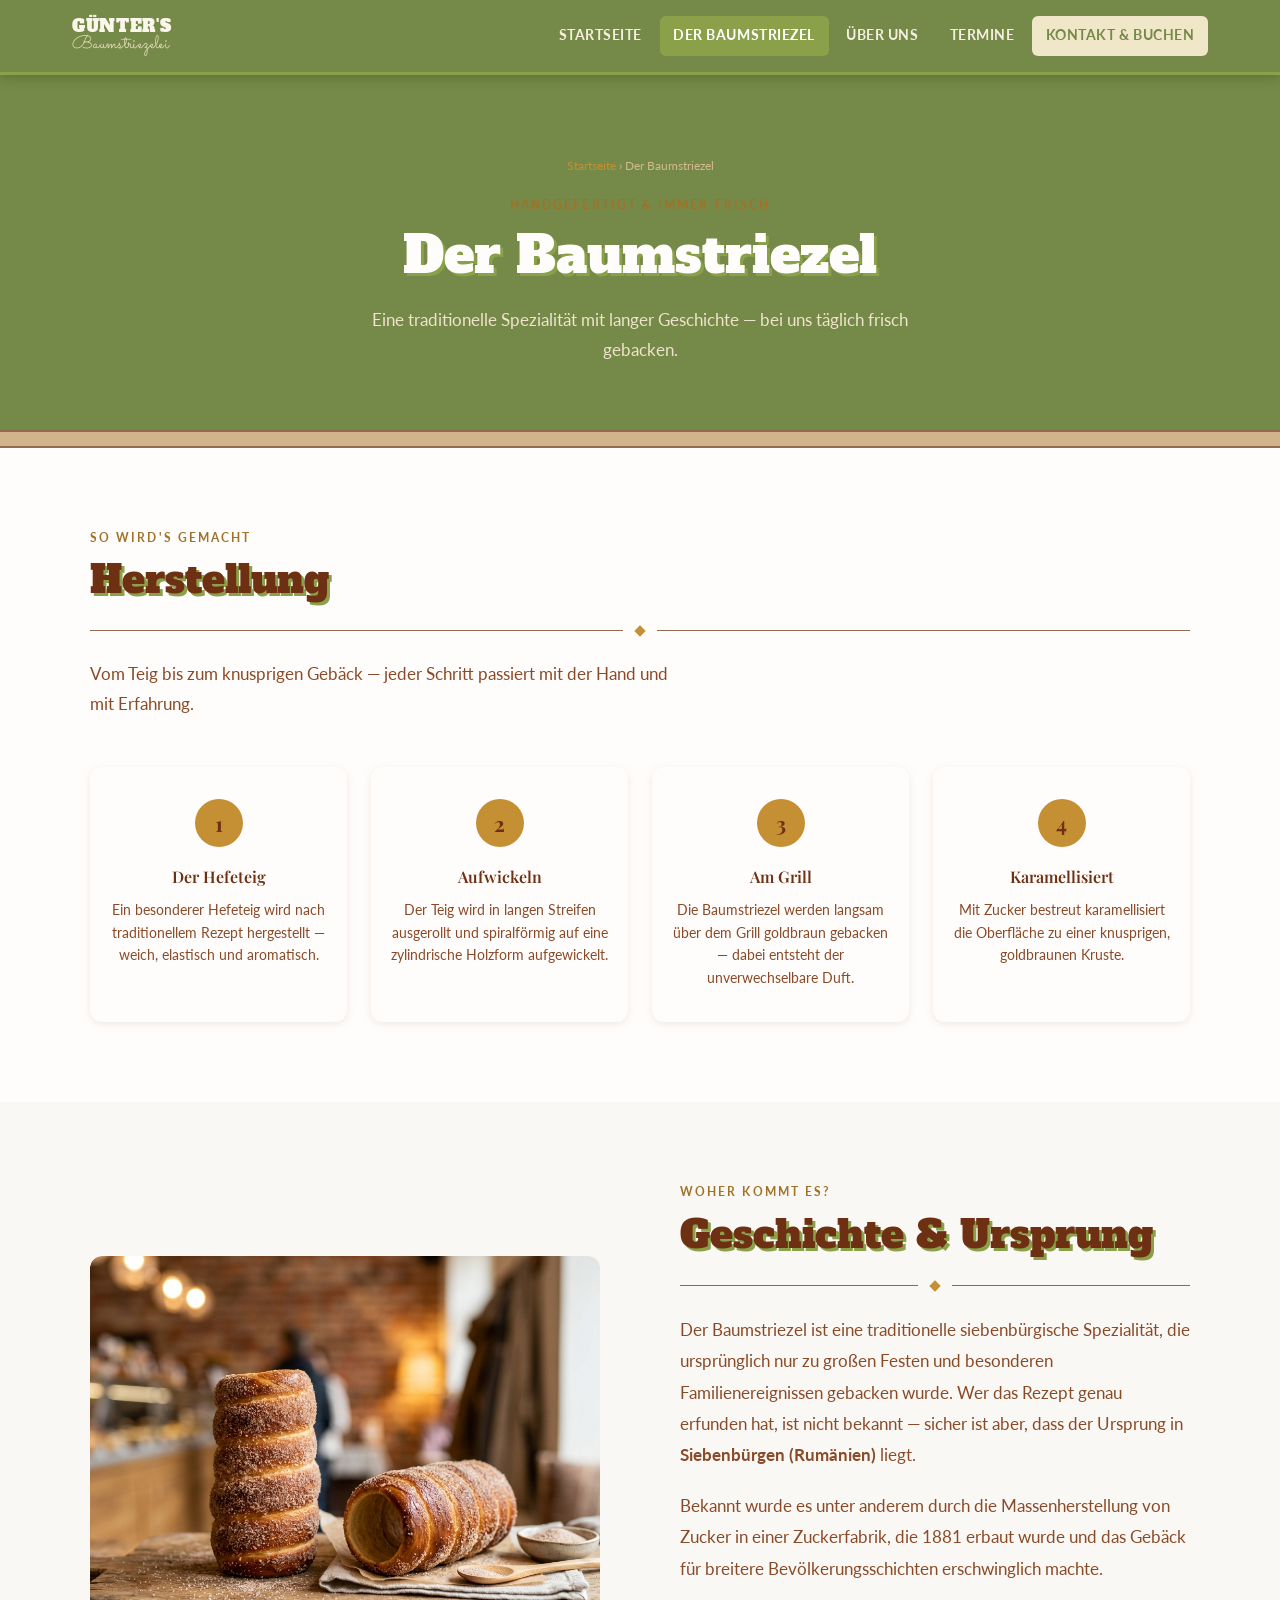
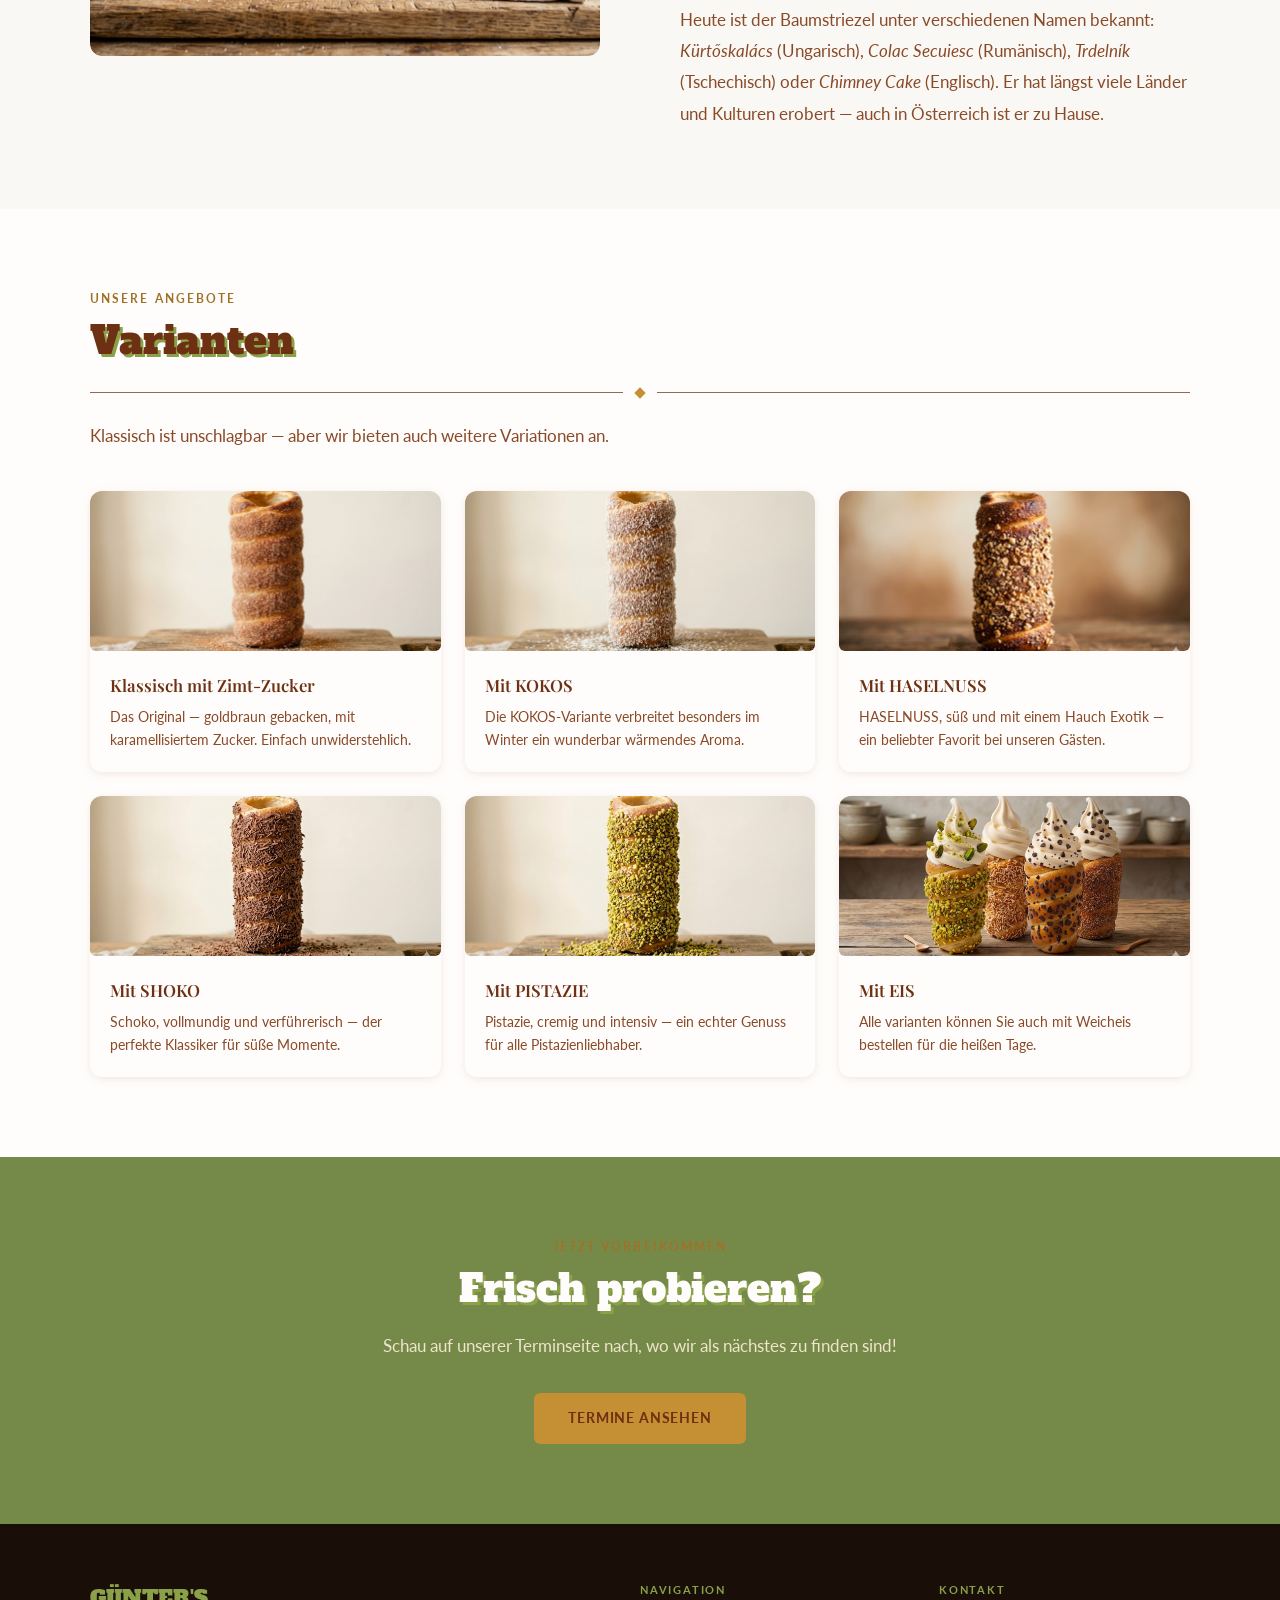
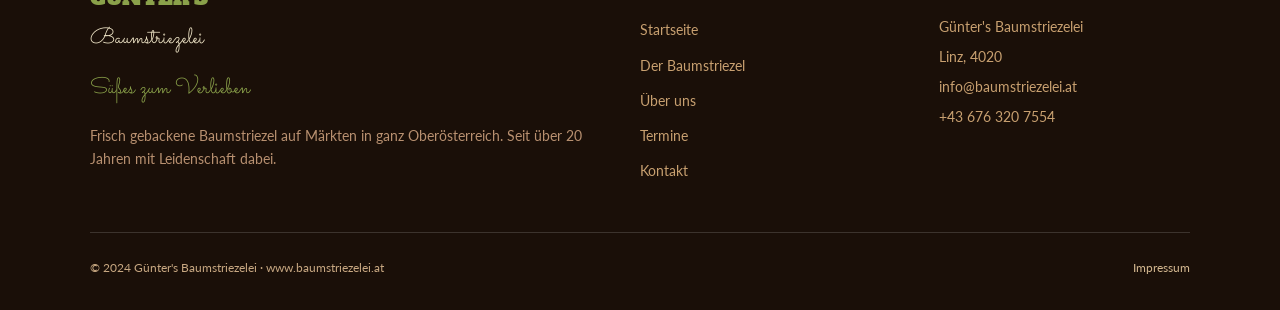
==== baumstriezel.html @ 19013d3b "bilder hinzugefügt" ====
<!DOCTYPE html>
<html lang="de">
<head>
  <meta charset="UTF-8">
  <meta name="viewport" content="width=device-width, initial-scale=1.0">
  <title>Der Baumstriezel – Günter's Baumstriezelei</title>

  <!-- Google Fonts einbinden -->
  <link rel="stylesheet" href="https://fonts.googleapis.com/css2?family=Alfa+Slab+One&family=Lato:wght@300;400;700;900&family=Sacramento&family=Playfair+Display:ital,wght@0,400;0,600;0,700;1,400;1,600&display=swap">
  <!-- Gemeinsames Stylesheet für alle Seiten -->
  <link rel="stylesheet" href="styles.css">

  <!-- Seitenspezifische Styles nur für diese Seite -->
  <style>
    /* Hero-Bereich oben (grüner Hintergrund mit Titel) */
    .page-hero {
      background: var(--green-deep);
      padding: 5rem 2rem 4rem;
      text-align: center;
    }
    .page-hero + .wood-bar { margin: 0; }
    /* Breadcrumb-Navigation ("Startseite › Der Baumstriezel") */
    .page-hero-breadcrumb {
      font-size: 0.78rem;
      color: #d4b890;
      margin-bottom: 1.2rem;
    }
    .page-hero-breadcrumb a { color: var(--amber); }

    /* Herstellungsschritte — 4-spaltige Karten */
    .steps-grid {
      display: grid;
      grid-template-columns: repeat(4, 1fr);
      gap: 1.5rem;
      margin-top: 3rem;
    }
    .step-card {
      text-align: center;
      padding: 2rem 1.25rem;
      background: var(--white);
      border-radius: var(--radius-lg);
      box-shadow: var(--shadow-sm);
    }
    /* Runde Nummer-Badge (1, 2, 3, 4) */
    .step-number {
      width: 48px; height: 48px;
      border-radius: 50%;
      background: var(--amber);
      color: var(--ink);
      font-family: var(--font-display);
      font-size: 1.3rem;
      font-weight: 700;
      display: flex;
      align-items: center;
      justify-content: center;
      margin: 0 auto 1rem;
    }
    .step-title {
      font-family: var(--font-display);
      font-size: 1rem;
      font-weight: 600;
      color: var(--ink);
      margin-bottom: 0.5rem;
    }
    .step-desc {
      font-size: 0.87rem;
      color: var(--ink-soft);
      line-height: 1.65;
    }

    /* Geschichte-Bereich — Bild links, Text rechts */
    .history-grid {
      display: grid;
      grid-template-columns: 1fr 1fr;
      gap: 5rem;
      align-items: center;
    }

    /* Varianten-Raster — 3 Karten nebeneinander */
    .varieties-grid {
      display: grid;
      grid-template-columns: repeat(3, 1fr);
      gap: 1.5rem;
      margin-top: 2.5rem;
    }
    .variety-card {
      background: var(--white);
      border-radius: var(--radius-lg);
      overflow: hidden;
      box-shadow: var(--shadow-sm);
    }
    /* Bild-Platzhalter oben in der Karte */
    .variety-img {
      width: 100%;
      height: 160px;
    }
    .variety-body { padding: 1.25rem; }
    .variety-name {
      font-family: var(--font-display);
      font-size: 1.05rem;
      font-weight: 600;
      color: var(--ink);
      margin-bottom: 0.4rem;
    }
    .variety-desc {
      font-size: 0.87rem;
      color: var(--ink-soft);
      line-height: 1.65;
    }

    /* Responsive: Tablets */
    @media (max-width: 900px) {
      .steps-grid { grid-template-columns: 1fr 1fr; }
      .history-grid { grid-template-columns: 1fr; gap: 2.5rem; }
      .varieties-grid { grid-template-columns: 1fr 1fr; }
    }
    /* Responsive: Smartphones */
    @media (max-width: 600px) {
      .steps-grid { grid-template-columns: 1fr; }
      .varieties-grid { grid-template-columns: 1fr; }
    }
  </style>
</head>
<body>

<!-- ============================================================
     NAVIGATION — gleich auf allen Seiten
     "active" markiert die aktuelle Seite (hier: "Der Baumstriezel")
     ============================================================ -->
<nav class="site-nav">
  <div class="nav-inner">
    <a href="index.html" class="nav-logo">
      <span class="nav-logo-main">GÜNTER'S</span>
      <span class="nav-logo-sub">Baumstriezelei</span>
    </a>
    <!-- Hamburger-Button (nur auf Mobile sichtbar) -->
    <button class="nav-toggle" aria-label="Menü öffnen" aria-expanded="false">
      <span></span><span></span><span></span>
    </button>
    <ul class="nav-links">
      <li><a href="index.html">Startseite</a></li>
      <li><a href="baumstriezel.html" class="active">Der Baumstriezel</a></li>
      <li><a href="ueber-guenter.html">Über uns</a></li>
      <!-- Galerie vorübergehend deaktiviert -->
      <!-- <li><a href="galerie.html">Galerie</a></li> -->
      <li><a href="termine.html">Termine</a></li>
      <li><a href="kontakt.html" class="nav-book-btn">Kontakt &amp; Buchen</a></li>
    </ul>
  </div>
</nav>

<main class="page-content">

  <!-- ============================================================
       HERO-BEREICH — grüner Kopfbereich mit Seitentitel
       ============================================================ -->
  <div class="page-hero">
    <p class="page-hero-breadcrumb"><a href="index.html">Startseite</a> › Der Baumstriezel</p>
    <p class="section-label">Handgefertigt &amp; immer frisch</p>
    <h1 class="section-title section-title--light" style="font-size: clamp(2rem, 4vw, 3.2rem);">Der Baumstriezel</h1>
    <p class="section-lead section-lead--light" style="margin: 0 auto; text-align:center;">Eine traditionelle Spezialität mit langer Geschichte — bei uns täglich frisch gebacken.</p>
  </div>
  <!-- Holzbalken-Trennleiste -->
  <div class="wood-bar"></div>

  <!-- ============================================================
       SEKTION 1: HERSTELLUNG — 4 Schritte in Karten
       Um einen Schritt zu ändern: Text in .step-title und .step-desc anpassen
       ============================================================ -->
  <section class="section section--white">
    <div class="container">
      <p class="section-label">So wird's gemacht</p>
      <h2 class="section-title">Herstellung</h2>
      <div class="divider"><div class="divider-line"></div><div class="divider-diamond"></div><div class="divider-line"></div></div>
      <p class="section-lead">Vom Teig bis zum knusprigen Gebäck — jeder Schritt passiert mit der Hand und mit Erfahrung.</p>

      <div class="steps-grid">
        <!-- Schritt 1 -->
        <div class="step-card">
          <div class="step-number">1</div>
          <p class="step-title">Der Hefeteig</p>
          <p class="step-desc">Ein besonderer Hefeteig wird nach traditionellem Rezept hergestellt — weich, elastisch und aromatisch.</p>
        </div>
        <!-- Schritt 2 -->
        <div class="step-card">
          <div class="step-number">2</div>
          <p class="step-title">Aufwickeln</p>
          <p class="step-desc">Der Teig wird in langen Streifen ausgerollt und spiralförmig auf eine zylindrische Holzform aufgewickelt.</p>
        </div>
        <!-- Schritt 3 -->
        <div class="step-card">
          <div class="step-number">3</div>
          <p class="step-title">Am Grill</p>
          <p class="step-desc">Die Baumstriezel werden langsam über dem Grill goldbraun gebacken — dabei entsteht der unverwechselbare Duft.</p>
        </div>
        <!-- Schritt 4 -->
        <div class="step-card">
          <div class="step-number">4</div>
          <p class="step-title">Karamellisiert</p>
          <p class="step-desc">Mit Zucker bestreut karamellisiert die Oberfläche zu einer knusprigen, goldbraunen Kruste.</p>
        </div>
      </div>
    </div>
  </section>

  <!-- ============================================================
       SEKTION 2: GESCHICHTE & URSPRUNG — Bild links, Text rechts
       Hier steht die Geschichte des Baumstriezels (Siebenbürgen, Kürtőskalács)
       ============================================================ -->
  <section class="section section--cream">
    <div class="container">
      <div class="history-grid">
        <!-- Bild links — historisches Bild oder Herstellungsprozess -->
        <div style="border-radius: var(--radius-lg); overflow: hidden;">
          <img src="uploads/baumstriezel.png" alt="Baumstriezel Geschichte" style="width: 100%; height: 400px; object-fit: cover; border-radius: var(--radius-lg);">
        </div>
        <div>
          <p class="section-label">Woher kommt es?</p>
          <h2 class="section-title">Geschichte &amp; Ursprung</h2>
          <div class="divider"><div class="divider-line"></div><div class="divider-diamond"></div><div class="divider-line"></div></div>
          <p style="color: var(--ink-soft); line-height: 1.85; margin-bottom: 1.2rem;">Der Baumstriezel ist eine traditionelle siebenbürgische Spezialität, die ursprünglich nur zu großen Festen und besonderen Familienereignissen gebacken wurde. Wer das Rezept genau erfunden hat, ist nicht bekannt — sicher ist aber, dass der Ursprung in <strong>Siebenbürgen (Rumänien)</strong> liegt.</p>
          <p style="color: var(--ink-soft); line-height: 1.85; margin-bottom: 1.2rem;">Bekannt wurde es unter anderem durch die Massenherstellung von Zucker in einer Zuckerfabrik, die 1881 erbaut wurde und das Gebäck für breitere Bevölkerungsschichten erschwinglich machte.</p>
          <p style="color: var(--ink-soft); line-height: 1.85;">Heute ist der Baumstriezel unter verschiedenen Namen bekannt: <em>Kürtőskalács</em> (Ungarisch), <em>Colac Secuiesc</em> (Rumänisch), <em>Trdelník</em> (Tschechisch) oder <em>Chimney Cake</em> (Englisch). Er hat längst viele Länder und Kulturen erobert — auch in Österreich ist er zu Hause.</p>
        </div>
      </div>
    </div>
  </section>

  <!-- ============================================================
       SEKTION 3: VARIANTEN — 3 Produktkarten
       Um eine Variante zu ändern: Text in .variety-name und .variety-desc anpassen
       Um ein Bild einzufügen: .img-placeholder durch <img> ersetzen
       ============================================================ -->
  <section class="section section--white">
    <div class="container">
      <p class="section-label">Unsere Angebote</p>
      <h2 class="section-title">Varianten</h2>
      <div class="divider"><div class="divider-line"></div><div class="divider-diamond"></div><div class="divider-line"></div></div>
      <p class="section-lead">Klassisch ist unschlagbar — aber wir bieten auch weitere Variationen an.</p>

      <div class="varieties-grid">
        <!-- Variante 1: Klassisch mit Zucker -->
        <div class="variety-card">
          <div class="img-placeholder variety-img">
            <img src="uploads/image.png" alt="Klassisch mit Zucker" class="variety-img" style="object-fit:cover;">
          </div>
          <div class="variety-body">
            <p class="variety-name">Klassisch mit Zimt-Zucker</p>
            <p class="variety-desc">Das Original — goldbraun gebacken, mit karamellisiertem Zucker. Einfach unwiderstehlich.</p>
          </div>
        </div>
        <!-- Variante 2: Mit Zimt -->
        <div class="variety-card">
          <div class="img-placeholder variety-img">
            <img src="uploads/Cocus.png" alt="Klassisch mit Zucker" class="variety-img" style="object-fit:cover;">
          </div>
          <div class="variety-body">
            <p class="variety-name">Mit KOKOS</p>
            <p class="variety-desc">Die KOKOS-Variante verbreitet besonders im Winter ein wunderbar wärmendes Aroma.</p>
          </div>
        </div>
        <!-- Variante 3: Mit Kokos -->
        <div class="variety-card">
          <div class="img-placeholder variety-img">
            <img src="uploads/Haselnuss.png" alt="Klassisch mit Zucker" class="variety-img" style="object-fit:cover;">
          </div>
          <div class="variety-body">
            <p class="variety-name">Mit HASELNUSS</p>
            <p class="variety-desc">HASELNUSS, süß und mit einem Hauch Exotik — ein beliebter Favorit bei unseren Gästen.</p>
          </div>
        </div>
        <!-- Variante 4: Mit SHOKO -->
        <div class="variety-card">
          <div class="img-placeholder variety-img">
            <img src="uploads/SHOKO.png" alt="Klassisch mit Zucker" class="variety-img" style="object-fit:cover;">
          </div>
          <div class="variety-body">
            <p class="variety-name">Mit SHOKO</p>
            <p class="variety-desc">Schoko, vollmundig und verführerisch — der perfekte Klassiker für süße Momente.</p>
          </div>
        </div>
        <!-- Variante 5: Mit Pistazie -->
        <div class="variety-card">
          <div class="img-placeholder variety-img">
            <img src="uploads/Pistazie1.png" alt="Klassisch mit Zucker" class="variety-img" style="object-fit:cover;">
          </div>
          <div class="variety-body">
            <p class="variety-name">Mit PISTAZIE</p>
            <p class="variety-desc">Pistazie, cremig und intensiv — ein echter Genuss für alle Pistazienliebhaber.</p>
          </div>
        </div>
        <!-- Variante 6: Mit EIS -->
        <div class="variety-card">
          <div class="img-placeholder variety-img">
            <img src="uploads/mit_eis_mehrer_sorten.png" alt="Klassisch mit Zucker" class="variety-img" style="object-fit:cover;">
          </div>
          <div class="variety-body">
            <p class="variety-name">Mit EIS</p>
            <p class="variety-desc">Alle varianten können Sie auch mit Weicheis bestellen für die heißen Tage.</p>
          </div>
        </div>

      </div>
    </div>
  </section>

  <!-- ============================================================
       SEKTION 4: AUFRUF — Link zur Terminseite
       ============================================================ -->
  <section class="section section--green" style="text-align:center;">
    <div class="container">
      <p class="section-label">Jetzt vorbeikommen</p>
      <h2 class="section-title section-title--light">Frisch probieren?</h2>
      <p class="section-lead section-lead--light" style="margin: 0 auto 2rem;">Schau auf unserer Terminseite nach, wo wir als nächstes zu finden sind!</p>
      <a href="termine.html" class="btn btn-primary">Termine ansehen</a>
    </div>
  </section>

</main>

<!-- ============================================================
     FOOTER — gleich auf allen Seiten
     Kontaktdaten hier ändern, wenn sich etwas ändert
     ============================================================ -->
<footer class="site-footer">
  <div class="footer-inner">
    <div class="footer-grid">
      <!-- Spalte 1: Logo & Beschreibung -->
      <div>
        <span class="footer-logo-main">GÜNTER'S</span>
        <span class="footer-logo-sub">Baumstriezelei</span>
        <p class="footer-tagline">Süßes zum Verlieben</p>
        <p class="footer-desc">Frisch gebackene Baumstriezel auf Märkten in ganz Oberösterreich. Seit über 20 Jahren mit Leidenschaft dabei.</p>
      </div>
      <!-- Spalte 2: Navigationslinks -->
      <div>
        <p class="footer-heading">Navigation</p>
        <ul class="footer-links">
          <li><a href="index.html">Startseite</a></li>
          <li><a href="baumstriezel.html">Der Baumstriezel</a></li>
          <li><a href="ueber-guenter.html">Über uns</a></li>
          <!-- Galerie vorübergehend deaktiviert -->
          <!-- <li><a href="galerie.html">Galerie</a></li> -->
          <li><a href="termine.html">Termine</a></li>
          <li><a href="kontakt.html">Kontakt</a></li>
        </ul>
      </div>
      <!-- Spalte 3: Kontaktdaten -->
      <div>
        <p class="footer-heading">Kontakt</p>
        <p class="footer-contact-item">Günter's Baumstriezelei</p>
        <p class="footer-contact-item">Linz, 4020</p>
        <p class="footer-contact-item"><a href="mailto:info@baumstriezelei.at">info@baumstriezelei.at</a></p>
        <p class="footer-contact-item"><a href="tel:+436763207554">+43 676 320 7554</a></p>
      </div>
    </div>
    <!-- Copyright-Zeile -->
    <div class="footer-bottom">
      <span>&copy; 2024 Günter's Baumstriezelei · www.baumstriezelei.at</span>
      <a href="impressum.html">Impressum</a>
    </div>
  </div>
</footer>

<!-- ============================================================
     JAVASCRIPT — Hamburger-Menü für Mobile
     Öffnet/schließt die Navigation auf kleinen Bildschirmen
     ============================================================ -->
<script>
  const toggle = document.querySelector('.nav-toggle');
  const links = document.querySelector('.nav-links');
  if (toggle && links) {
    toggle.addEventListener('click', () => {
      const open = links.classList.toggle('open');
      toggle.setAttribute('aria-expanded', open);
    });
  }
</script>
</body>
</html>
---- styles.css ----
/* =============================================
   GÜNTER'S BAUMSTRIEZELEI — Gemeinsames Stylesheet
   ==============================================
   Diese Datei enthält alle Styles, die auf ALLEN Seiten verwendet werden.
   Änderungen hier wirken sich auf die gesamte Website aus!
   ============================================= */

/* ── Farbvariablen & Design-Tokens ──
   Hier werden alle Farben, Schriften und Abstände zentral definiert.
   Um eine Farbe zu ändern, einfach den Wert hier anpassen —
   er wird automatisch überall auf der Seite aktualisiert. */
:root {
  /* Grüntöne (für Navigation, Buttons, Akzente) */
  --green-deep:    #758A48;
  --green-mid:     #8fa058;
  --green-light:   #eef2e4;

  /* Amber/Gold (für Buttons, Highlights, Akzente) */
  --amber:         #C58F33;
  --amber-dark:    #a07228;

  /* Cremetöne (Hintergründe für Unterseiten) */
  --cream:         #faf8f4;
  --cream-dark:    #f0e9de;

  /* Brauntöne (Rahmen, Datumskästen, dunkle Akzente) */
  --brown-pale:    #D2B48C;
  --brown-mid:     #916A4F;
  --brown-dark:    #6D3012;

  /* Text-Farben */
  --ink:           #6D3012;    /* Haupttext */
  --ink-soft:      #8a4a28;    /* Sekundärer Text */
  --white:         #fffdfb;

  /* Olive-Töne (für Karten, Banner auf der Startseite) */
  --olive:         #8aa14a;
  --olive-deep:    #758a48;
  --olive-soft:    #9bb35c;

  /* Holz-Töne (dunkler Hintergrund auf der Startseite) */
  --wood-dark:     #806b5f;
  --wood-mid:      #6b5547;
  --wood-warm:     #6f5c4f;

  /* Helle Textfarben (für dunkle Hintergründe) */
  --cream-text:    #f6f1e3;
  --paper:         #faf6ec;

  /* Schriften —
     font-heading: Alfa Slab One für alle Überschriften (mit grünem Schatten)
     font-display: Playfair Display für elegantere Elemente
     font-body: Lato für den Fließtext */
  --font-heading:  'Alfa Slab One', 'Playfair Display', Georgia, serif;
  --font-display:  'Playfair Display', Georgia, serif;
  --font-body:     'Lato', Helvetica, sans-serif;

  /* Abgerundete Ecken */
  --radius:        6px;      /* Standard */
  --radius-lg:     12px;     /* Größer (Karten, Bilder) */

  /* Schatten */
  --shadow-sm:     0 2px 8px rgba(109,48,18,0.10);   /* Leicht */
  --shadow-md:     0 6px 24px rgba(109,48,18,0.14);   /* Mittel */
}

/* ── Grundeinstellungen (Reset) ──
   Setzt Abstände zurück und definiert Basis-Styles für die ganze Seite */
*, *::before, *::after { box-sizing: border-box; margin: 0; padding: 0; }
html { scroll-behavior: smooth; }

/* Standard-Body: heller Creme-Hintergrund (für alle Unterseiten) */
body {
  font-family: var(--font-body);
  background: var(--cream);
  color: var(--ink);
  line-height: 1.7;
  font-size: 17px;
}

/* Startseite: dunkler Holzhintergrund —
   Diese Klasse wird nur auf index.html gesetzt (<body class="page-home">) */
body.page-home {
  background: var(--wood-dark);
  color: var(--cream-text);
}

img { display: block; max-width: 100%; }
a { color: var(--green-mid); text-decoration: none; }
a:hover { color: var(--amber-dark); }

/* ── Holz-Textur-Hintergrund ──
   Wird auf der Startseite für große Bereiche verwendet.
   Das Bild wird mit "multiply" über die Grundfarbe gelegt. */
.wood-surface {
  background-image: url("uploads/Holzhintergrund.jpg");
  background-size: cover;
  background-position: center;
  background-blend-mode: multiply;
  position: relative;
}
/* Dunkler Rand-Effekt über der Holztextur */
.wood-surface::before {
  content: "";
  position: absolute;
  inset: 0;
  background:
    radial-gradient(ellipse at center, rgba(0,0,0,0) 30%, rgba(0,0,0,0.55) 100%),
    linear-gradient(rgba(40,22,10,0.35), rgba(40,22,10,0.35));
  pointer-events: none;
}
.wood-surface > * { position: relative; z-index: 1; }

/* ── Grüner Trennbalken ──
   Wird zwischen Sektionen auf der Startseite verwendet */
.green-band {
  height: 26px;
  background: var(--olive);
  border-top: 2px solid #5e7434;
  border-bottom: 2px solid #5e7434;
}
.green-band--thin { height: 14px; }

/* ===========================================================
   NAVIGATION (auf allen Seiten sichtbar)
   =========================================================== */
.site-nav {
  position: sticky;          /* Bleibt beim Scrollen oben */
  top: 0;
  z-index: 100;              /* Immer über dem Inhalt */
  background: var(--olive-deep);
  border-bottom: 3px solid var(--olive);
  box-shadow: 0 2px 12px rgba(30,50,15,0.3);
}
.nav-inner {
  max-width: 1200px;
  margin: 0 auto;
  padding: 0 2rem;
  display: flex;
  align-items: center;
  justify-content: space-between;
  height: 72px;              /* Feste Höhe der Navigation */
  gap: 2rem;
}

/* Logo in der Navigation */
.nav-logo {
  display: flex;
  flex-direction: column;
  line-height: 1.15;
  text-decoration: none;
  flex-shrink: 0;
}
.nav-logo-main {
  font-family: var(--font-heading);
  font-weight: 400;
  color: var(--paper);
  letter-spacing: 0.04em;
  font-size: 1.05rem;
}
.nav-logo-sub {
  font-family: 'Sacramento', cursive;   /* Handschrift-Stil */
  font-size: 1.1rem;
  color: #f0e6c8;
  text-transform: none;
  letter-spacing: 0.02em;
  margin-top: -2px;
}

/* Navigationslinks */
.nav-links {
  list-style: none;
  display: flex;
  gap: 0.25rem;
  align-items: center;
}
.nav-links a {
  display: block;
  padding: 0.5rem 0.85rem;
  font-family: var(--font-body);
  font-size: 0.85rem;
  font-weight: 700;
  letter-spacing: 0.04em;
  text-transform: uppercase;
  color: #f5eede;
  text-decoration: none;
  border-radius: var(--radius);
  transition: background 0.18s, color 0.18s;
}
.nav-links a:hover,
.nav-links a.active {        /* .active = aktuelle Seite hervorheben */
  background: var(--olive);
  color: #fff;
}

/* "Kontakt & Buchen" Button in der Navigation */
.nav-book-btn {
  background: #f0e6c8 !important;
  color: var(--olive-deep) !important;
  font-weight: 700 !important;
}
.nav-book-btn:hover {
  background: #fff !important;
  color: var(--wood-dark) !important;
}

/* ── Hamburger-Menü (für Mobile) ──
   Wird nur auf kleinen Bildschirmen angezeigt (unter 768px) */
.nav-toggle {
  display: none;             /* Standardmäßig versteckt */
  background: none;
  border: none;
  cursor: pointer;
  padding: 0.5rem;
}
.nav-toggle span {
  display: block;
  width: 24px;
  height: 2px;
  background: var(--paper);
  margin: 5px 0;
  transition: transform 0.3s, opacity 0.3s;
}

/* ===========================================================
   HERO-BANNER (Startseite, großer Bereich oben)
   =========================================================== */
.banner-hero {
  padding: 0;
  overflow: hidden;
}
/* Titelzeile im Banner */
.banner-title-bar {
  padding: 3.2rem 2rem 3rem;
  text-align: center;
}
.banner-title {
  font-family: var(--font-heading);
  font-size: clamp(2.4rem, 7vw, 6rem);  /* Responsive Größe */
  line-height: 0.95;
  color: var(--paper);
  letter-spacing: 0.02em;
  /* Grüner Schatten + schwarzer Tiefenschatten */
  text-shadow: 4px 4px 0 var(--olive), 5px 5px 0 rgba(0,0,0,0.3);
  margin: 0 auto;
  text-align: center;
  width: 100%;
}
.banner-title em {
  font-style: normal;
  color: var(--paper);
}
/* Bereich mit Kontaktkarte + Foto nebeneinander */
.banner-stage {
  position: relative;
  padding: 4.5rem 2rem;
  min-height: 520px;
  display: flex;
  align-items: center;
}
.banner-grid {
  max-width: 1200px;
  margin: 0 auto;
  width: 100%;
  display: grid;
  grid-template-columns: minmax(280px, 1fr) minmax(280px, 1fr);
  gap: 3rem;
  align-items: center;
}

/* ===========================================================
   OLIVGRÜNE KONTAKTKARTE (Startseite Hero-Bereich)
   =========================================================== */
.olive-card {
  background: var(--olive);
  border-radius: 28px;
  padding: 2.6rem 2.4rem 2.4rem;
  color: var(--paper);
  box-shadow: 0 18px 40px rgba(0,0,0,0.35), inset 0 0 0 2px rgba(255,255,255,0.08);
  max-width: 480px;
  position: relative;
}
/* Handschrift-Text in der Karte */
.olive-card .script {
  font-family: 'Sacramento', cursive;
  font-size: clamp(2.2rem, 4.5vw, 3.4rem);
  line-height: 1;
  color: var(--paper);
  margin-bottom: 0.6rem;
}
/* Großbuchstaben-Text in der Karte */
.olive-card .caps {
  font-family: var(--font-heading);
  font-weight: 400;
  font-size: 1.1rem;
  letter-spacing: 0.06em;
  color: var(--paper);
  text-transform: uppercase;
  margin-bottom: 1.6rem;
}
/* Kontakt-Zeilen (Icon + Text) */
.olive-card .contact-row {
  display: flex;
  align-items: center;
  gap: 0.7rem;
  font-size: 0.95rem;
  color: var(--paper);
  margin-bottom: 0.65rem;
  flex-wrap: wrap;
}
/* Runde Icons in der Kontaktkarte */
.olive-card .contact-row .icon {
  width: 28px;
  height: 28px;
  border: 1.5px solid var(--paper);
  border-radius: 50%;
  display: inline-flex;
  align-items: center;
  justify-content: center;
  flex-shrink: 0;
  font-size: 0.85rem;
}
.olive-card .contact-row a {
  color: var(--paper);
  text-decoration: none;
}
.olive-card .contact-row a:hover {
  color: #fff;
  text-decoration: underline;
}
/* Buttons unter der Kontaktkarte */
.olive-card-cta {
  display: flex;
  gap: 0.75rem;
  flex-wrap: wrap;
  margin-top: 1.6rem;
}

/* ── Pill-Buttons (abgerundete Buttons) ──
   Verwendet in der olivgrünen Kontaktkarte */
.pill-btn {
  display: inline-block;
  padding: 0.7rem 1.4rem;
  border-radius: 999px;        /* Vollständig abgerundet */
  font-family: 'Lato', sans-serif;
  font-weight: 900;
  letter-spacing: 0.08em;
  font-size: 0.78rem;
  text-transform: uppercase;
  text-decoration: none;
  border: 2px solid var(--paper);
  color: var(--paper);
  transition: all .2s;
}
.pill-btn:hover {
  background: var(--paper);
  color: var(--olive-deep);
}
/* Ausgefüllte Variante */
.pill-btn.solid {
  background: var(--paper);
  color: var(--olive-deep);
}
.pill-btn.solid:hover {
  background: #fff;
  color: var(--wood-dark);
}

/* ── Baumstriezel-Dekoration ──
   Dekorative Bilder am Rand des Hero-Bereichs */
.striezel-deco {
  position: absolute;
  pointer-events: none;
  opacity: 0.85;
}
.striezel-deco.left {
  left: -56px;
  bottom: 36%;
  transform: rotate(-22deg);
  width: 130px;
}
.striezel-deco.right {
  right: 36%;
  bottom: -30px;
  transform: rotate(8deg);
  width: 150px;
}

/* ── Hero-Foto (Baumstriezel-Bild auf der Startseite) ──
   Standardmäßig ein Platzhalter, mit .has-image wird das echte Bild angezeigt */
.hero-photo {
  position: relative;
  height: auto;
  min-height: 460px;
  border-radius: 18px;
  background: repeating-linear-gradient(
    45deg,
    rgba(255,255,255,0.04),
    rgba(255,255,255,0.04) 10px,
    rgba(255,255,255,0.07) 10px,
    rgba(255,255,255,0.07) 20px
  );
  border: 2px dashed rgba(246,241,227,0.3);
  display: flex;
  align-items: center;
  justify-content: center;
  color: rgba(246,241,227,0.6);
  font-size: 0.78rem;
  letter-spacing: 0.18em;
  text-transform: uppercase;
  font-family: 'Lato', monospace;
}
.hero-photo span {
  background: rgba(0,0,0,0.4);
  padding: 0.6rem 1rem;
  border-radius: 6px;
  text-align: center;
}
/* Wenn ein echtes Bild vorhanden ist */
.hero-photo.has-image {
  background: none;
  border: none;
  overflow: visible;
}
.hero-photo.has-image img {
  width: 130%;
  max-width: none;
  object-fit: contain;
  border-radius: 0;
  margin-left: 080%;
  transform: scaleX(1.15);
  transform-origin: right center;
}

/* ===========================================================
   USP-LEISTE (Startseite: 20+ Jahre, 100% Handarbeit, etc.)
   =========================================================== */
.usp-strip {
  padding: 2.8rem 2rem;
}
.usp-strip-grid {
  max-width: 1100px;
  margin: 0 auto;
  display: grid;
  grid-template-columns: repeat(4, 1fr);   /* 4 Spalten */
  gap: 1.5rem;
}
.usp-tile {
  text-align: center;
  color: var(--paper);
}
.usp-tile .num {
  font-family: var(--font-heading);
  font-size: 2.4rem;
  color: var(--olive);
  text-shadow: 2px 2px 0 rgba(0,0,0,0.4);
  line-height: 1;
  margin-bottom: 0.5rem;
}
.usp-tile .lbl {
  font-family: var(--font-heading);
  font-size: 0.85rem;
  letter-spacing: 0.06em;
  color: var(--paper);
}
.usp-tile .sub {
  font-size: 0.83rem;
  color: rgba(246,241,227,0.7);
  margin-top: 0.3rem;
}

/* ===========================================================
   ÜBER-UNS-BEREICH (Startseite: Text + Foto nebeneinander)
   =========================================================== */
.about-block {
  padding: 5rem 2rem;
}
.about-grid-2 {
  max-width: 1100px;
  margin: 0 auto;
  display: grid;
  grid-template-columns: 1fr 1fr;    /* Zwei gleiche Spalten */
  gap: 3.5rem;
  align-items: center;
}
/* Handschrift-Überschrift */
.about-grid-2 .heading-script {
  font-family: 'Sacramento', cursive;
  font-size: 2.4rem;
  color: var(--olive);
  line-height: 1;
  margin-bottom: 0.4rem;
}
/* Hauptüberschrift mit grünem Schatten */
.about-grid-2 h2 {
  font-family: var(--font-heading);
  font-size: clamp(1.8rem, 3.4vw, 2.8rem);
  color: var(--paper);
  line-height: 1.05;
  letter-spacing: 0.02em;
  margin-bottom: 1.4rem;
  text-shadow: 3px 3px 0 var(--olive);
}
.about-grid-2 p {
  color: rgba(246,241,227,0.85);
  font-size: 1rem;
  line-height: 1.85;
  margin-bottom: 1rem;
}
/* Foto-Platzhalter im Über-uns-Bereich */
.about-photo {
  height: 380px;
  border-radius: 18px;
  background: repeating-linear-gradient(
    45deg,
    rgba(255,255,255,0.04),
    rgba(255,255,255,0.04) 10px,
    rgba(255,255,255,0.07) 10px,
    rgba(255,255,255,0.07) 20px
  );
  border: 2px dashed rgba(246,241,227,0.3);
  display: flex;
  align-items: center;
  justify-content: center;
  color: rgba(246,241,227,0.6);
  font-size: 0.76rem;
  letter-spacing: 0.16em;
  text-transform: uppercase;
}
.about-photo span {
  background: rgba(0,0,0,0.4);
  padding: 0.6rem 1rem;
  border-radius: 6px;
}

/* ===========================================================
   MÄRKTE-BEREICH (Startseite: Markt-Kacheln im Raster)
   =========================================================== */
.markets-block { padding: 5rem 2rem; }
/* Kopfbereich mit Titel + Beschreibung */
.markets-block-head {
  text-align: center;
  max-width: 720px;
  margin: 0 auto 3rem;
}
.markets-block-head .heading-script {
  font-family: 'Sacramento', cursive;
  font-size: 2.4rem;
  color: var(--olive);
  line-height: 1;
  margin-bottom: 0.3rem;
}
.markets-block-head h2 {
  font-family: var(--font-heading);
  font-size: clamp(1.8rem, 3.6vw, 2.8rem);
  color: var(--paper);
  text-shadow: 3px 3px 0 var(--olive);
  letter-spacing: 0.02em;
  line-height: 1.05;
  margin-bottom: 1rem;
}
.markets-block-head p {
  color: rgba(246,241,227,0.85);
  line-height: 1.8;
  font-size: 1rem;
}
/* Raster mit Markt-Kacheln (3 Spalten) */
.markets-2 {
  max-width: 1100px;
  margin: 0 auto;
  display: grid;
  grid-template-columns: repeat(3, 1fr);
  gap: 1.5rem;
}
/* Einzelne Markt-Kachel */
.market-tile {
  background: var(--olive);
  border-radius: 22px;
  padding: 1.8rem 1.5rem;
  color: var(--paper);
  box-shadow: 0 10px 26px rgba(0,0,0,0.35);
}
.market-tile .season {
  font-family: 'Lato', sans-serif;
  font-weight: 900;
  font-size: 0.7rem;
  letter-spacing: 0.18em;
  text-transform: uppercase;
  color: rgba(246,241,227,0.8);
  margin-bottom: 0.5rem;
}
.market-tile .name {
  font-family: var(--font-heading);
  font-size: 1.15rem;
  color: var(--paper);
  line-height: 1.1;
  margin-bottom: 0.7rem;
  letter-spacing: 0.01em;
}
.market-tile .desc {
  font-size: 0.88rem;
  line-height: 1.65;
  color: rgba(246,241,227,0.85);
}
.markets-cta { text-align: center; margin-top: 2.5rem; }

/* ===========================================================
   BUCHUNGS-BEREICH (Startseite: "Jetzt buchen" Karte)
   =========================================================== */
.booking-block {
  padding: 5rem 2rem;
  text-align: center;
}
.booking-card {
  max-width: 760px;
  margin: 0 auto;
  background: var(--olive);
  border-radius: 28px;
  padding: 3rem 2rem;
  color: var(--paper);
  box-shadow: 0 18px 40px rgba(0,0,0,0.4);
  position: relative;
}
.booking-card .heading-script {
  font-family: 'Sacramento', cursive;
  font-size: 2.4rem;
  color: var(--paper);
  line-height: 1;
}
.booking-card h2 {
  font-family: var(--font-heading);
  font-size: clamp(1.6rem, 3vw, 2.2rem);
  color: var(--paper);
  letter-spacing: 0.03em;
  line-height: 1.1;
  margin: 0.3rem 0 1.2rem;
}
.booking-card p {
  color: rgba(246,241,227,0.9);
  line-height: 1.8;
  max-width: 540px;
  margin: 0 auto 1.6rem;
}

/* ===========================================================
   SEITENINHALT (Wrapper für den Hauptbereich)
   =========================================================== */
.page-content {
  min-height: calc(100vh - 72px);    /* Mindestens so hoch wie der Bildschirm */
}

/* ===========================================================
   SEKTIONS-HILFSKLASSEN (für Unterseiten)
   Verschiedene Hintergrundfarben für Abschnitte
   =========================================================== */
.section {
  padding: 5rem 2rem;
}
.section--cream { background: var(--cream); }         /* Helles Creme */
.section--white { background: var(--white); }         /* Weiß */
.section--cream-dark { background: var(--cream-dark); } /* Dunkleres Creme */
.section--green {                                      /* Grüner Hintergrund */
  background: var(--green-deep);
  color: var(--white);
}
.section--brown {
  background: var(--brown-pale);
}

/* Container begrenzt die maximale Breite des Inhalts */
.container {
  max-width: 1100px;
  margin: 0 auto;
}

/* Kleine Beschriftung über Überschriften ("HANDGEFERTIGT", "UNSERE GESCHICHTE") */
.section-label {
  font-family: var(--font-body);
  font-size: 0.72rem;
  font-weight: 700;
  letter-spacing: 0.18em;
  text-transform: uppercase;
  color: var(--amber-dark);
  margin-bottom: 0.6rem;
}

/* Sektions-Überschrift mit grünem Schatten */
.section-title {
  font-family: var(--font-heading);
  font-size: clamp(1.8rem, 3vw, 2.6rem);
  font-weight: 400;
  line-height: 1.2;
  color: var(--ink);
  margin-bottom: 1.2rem;
  text-shadow: 3px 3px 0 var(--olive);     /* Grüner Schatten-Effekt */
}
/* Helle Variante (auf grünem/dunklem Hintergrund) */
.section-title--light { color: var(--white); text-shadow: 3px 3px 0 var(--olive); }

/* Einleitungstext unter einer Überschrift */
.section-lead {
  font-size: 1.05rem;
  color: var(--ink-soft);
  max-width: 60ch;
  line-height: 1.8;
}
.section-lead--light { color: #f0e4cc; }

/* ── Trennlinie mit Raute ──
   Dekoratives Element unter Überschriften */
.divider {
  display: flex;
  align-items: center;
  gap: 0.8rem;
  margin: 1.5rem 0;
}
.divider-line { flex: 1; height: 1px; background: var(--brown-mid); }
.divider-diamond {
  width: 8px; height: 8px;
  background: var(--amber);
  transform: rotate(45deg);    /* Raute-Form */
}

/* ── Holzbalken-Trennleiste ──
   Wird zwischen Hero und Inhalt auf Unterseiten verwendet */
.wood-bar {
  height: 18px;
  background: var(--brown-pale);
  border-top: 2px solid var(--brown-mid);
  border-bottom: 2px solid var(--brown-mid);
  width: 100%;
}
.wood-bar--thin {
  height: 8px;
  background: var(--brown-mid);
  width: 100%;
}

/* ── Bild-Platzhalter ──
   Wird überall dort verwendet, wo noch kein echtes Foto eingefügt wurde.
   Zeigt ein Streifenmuster und einen Beschriftungstext. */
.img-placeholder {
  background-color: var(--cream-dark);
  background-image: repeating-linear-gradient(
    45deg,
    transparent,
    transparent 8px,
    rgba(194,166,130,0.5) 8px,
    rgba(194,166,130,0.5) 9px
  );
  display: flex;
  align-items: center;
  justify-content: center;
  border-radius: var(--radius);
  overflow: hidden;
  position: relative;
}
.img-placeholder-label {
  font-family: var(--font-body);
  font-size: 0.72rem;
  font-weight: 700;
  letter-spacing: 0.1em;
  text-transform: uppercase;
  color: var(--brown-dark);
  text-align: center;
  padding: 1rem;
  background: rgba(250,248,244,0.85);
  border-radius: 4px;
}

/* ===========================================================
   BUTTONS (auf allen Seiten verwendet)
   =========================================================== */

/* Basis-Button */
.btn {
  display: inline-block;
  padding: 0.75rem 2rem;
  font-family: var(--font-body);
  font-weight: 700;
  font-size: 0.85rem;
  letter-spacing: 0.06em;
  text-transform: uppercase;
  border-radius: var(--radius);
  cursor: pointer;
  text-decoration: none;
  transition: all 0.2s;
  border: 2px solid transparent;
}

/* Primär-Button (Gold/Amber, ausgefüllt) */
.btn-primary {
  background: var(--amber);
  color: var(--ink);
  border-color: var(--amber);
}
.btn-primary:hover {
  background: var(--amber-dark);
  border-color: var(--amber-dark);
  color: var(--white);
  transform: translateY(-1px);
  box-shadow: var(--shadow-sm);
}

/* Umriss-Button (hell, für dunkle Hintergründe) */
.btn-outline {
  background: transparent;
  color: var(--white);
  border-color: rgba(240,228,210,0.5);
}
.btn-outline:hover {
  background: rgba(255,253,251,0.12);
  border-color: var(--white);
  color: var(--white);
}

/* Umriss-Button (dunkel, für helle Hintergründe) */
.btn-outline-dark {
  background: transparent;
  color: var(--ink);
  border-color: var(--green-mid);
}
.btn-outline-dark:hover {
  background: var(--green-deep);
  border-color: var(--green-deep);
  color: var(--white);
}

/* ===========================================================
   FOOTER (auf allen Seiten sichtbar)
   =========================================================== */
.site-footer {
  background: #1a0f08;          /* Sehr dunkelbraun */
  color: #c9b88f;
  padding: 3.5rem 2rem 2rem;
}
.footer-inner {
  max-width: 1100px;
  margin: 0 auto;
}
/* Footer-Raster: Logo/Text | Navigation | Kontakt */
.footer-grid {
  display: grid;
  grid-template-columns: 2fr 1fr 1fr;
  gap: 3rem;
  margin-bottom: 2.5rem;
}
/* Logo im Footer */
.footer-logo-main {
  font-family: var(--font-heading);
  font-size: 1.3rem;
  color: var(--olive);
  display: block;
  margin-bottom: 0.25rem;
}
.footer-logo-sub {
  font-family: 'Sacramento', cursive;
  font-size: 1.4rem;
  color: #f0e6c8;
  text-transform: none;
  letter-spacing: 0;
}
.footer-tagline {
  font-family: 'Sacramento', cursive;
  font-size: 1.4rem;
  color: var(--olive);
  margin-top: 0.75rem;
}
.footer-desc {
  font-size: 0.87rem;
  line-height: 1.7;
  color: #b89070;
  margin-top: 1rem;
}
/* Spalten-Überschriften im Footer */
.footer-heading {
  font-family: var(--font-body);
  font-size: 0.7rem;
  font-weight: 700;
  letter-spacing: 0.16em;
  text-transform: uppercase;
  color: var(--olive);
  margin-bottom: 1rem;
}
/* Navigationslinks im Footer */
.footer-links { list-style: none; }
.footer-links li { margin-bottom: 0.4rem; }
.footer-links a {
  font-size: 0.87rem;
  color: #c8a070;
  text-decoration: none;
  transition: color 0.15s;
}
.footer-links a:hover { color: var(--olive); }
/* Kontakt-Infos im Footer */
.footer-contact-item {
  font-size: 0.87rem;
  color: #c8a070;
  margin-bottom: 0.4rem;
}
.footer-contact-item a {
  color: #c8a070;
  text-decoration: none;
}
.footer-contact-item a:hover { color: var(--olive); }
/* Untere Zeile im Footer (Copyright + Impressum) */
.footer-bottom {
  border-top: 1px solid rgba(255,253,251,0.15);
  padding-top: 1.5rem;
  display: flex;
  justify-content: space-between;
  align-items: center;
  flex-wrap: wrap;
  gap: 0.5rem;
  font-size: 0.78rem;
  color: #c8a882;
}
.footer-bottom a { color: #d4b890; }
.footer-bottom a:hover { color: var(--olive); }

/* ===========================================================
   RESPONSIVE DESIGN — Anpassungen für verschiedene Bildschirmgrößen
   =========================================================== */

/* Tablets und kleinere Desktops (unter 880px) */
@media (max-width: 880px) {
  .banner-grid { grid-template-columns: 1fr; gap: 2rem; }
  .hero-photo { height: 320px; }
  .usp-strip-grid { grid-template-columns: repeat(2, 1fr); }
  .about-grid-2 { grid-template-columns: 1fr; gap: 2rem; }
  .markets-2 { grid-template-columns: 1fr; }
  .striezel-deco.left { left: -40px; width: 90px; }
  .striezel-deco.right { display: none; }
}

/* Mobile Geräte (unter 768px) — Hamburger-Menü wird aktiv */
@media (max-width: 768px) {
  .nav-links { display: none; }    /* Links verstecken */
  /* Wenn .open gesetzt wird (per JavaScript), erscheint das Menü als Dropdown */
  .nav-links.open { display: flex; flex-direction: column; position: absolute; top: 72px; left: 0; right: 0; background: var(--olive-deep); padding: 1rem; gap: 0.5rem; box-shadow: 0 4px 12px rgba(0,0,0,0.3); }
  .nav-toggle { display: block; }  /* Hamburger-Icon anzeigen */
  .footer-grid { grid-template-columns: 1fr; gap: 2rem; }
  .usp-strip-grid { grid-template-columns: 1fr 1fr; }

  /* Banner-Titel auf Mobile kleiner und zentriert */
  .banner-title {
    font-size: clamp(1.8rem, 9vw, 3.2rem);
    text-align: center;
    word-break: break-word;
    padding: 0 0.5rem;
  }
  .banner-title-bar {
    padding: 2rem 1rem 2rem;
  }

  /* Bild auf Mobile: am rechten Rand, aber nicht rausragend */
  .hero-photo.has-image img {
    width: 100%;
    margin-left: 0;
    margin-right: -2rem;
    transform: scaleX(1.1);
    transform-origin: right center;
  }
  .hero-photo.has-image {
    overflow: hidden;
  }
  .banner-stage {
    padding: 2rem 0 2rem 1rem;
    overflow: hidden;
  }
}

/* Sehr kleine Smartphones (unter 480px) */
@media (max-width: 480px) {
  .usp-strip-grid { grid-template-columns: 1fr; }

  /* Titel noch kleiner auf sehr kleinen Bildschirmen */
  .banner-title {
    font-size: clamp(1.5rem, 8vw, 2.4rem);
    letter-spacing: 0;
    text-shadow: 3px 3px 0 var(--olive), 4px 4px 0 rgba(0,0,0,0.3);
  }
}
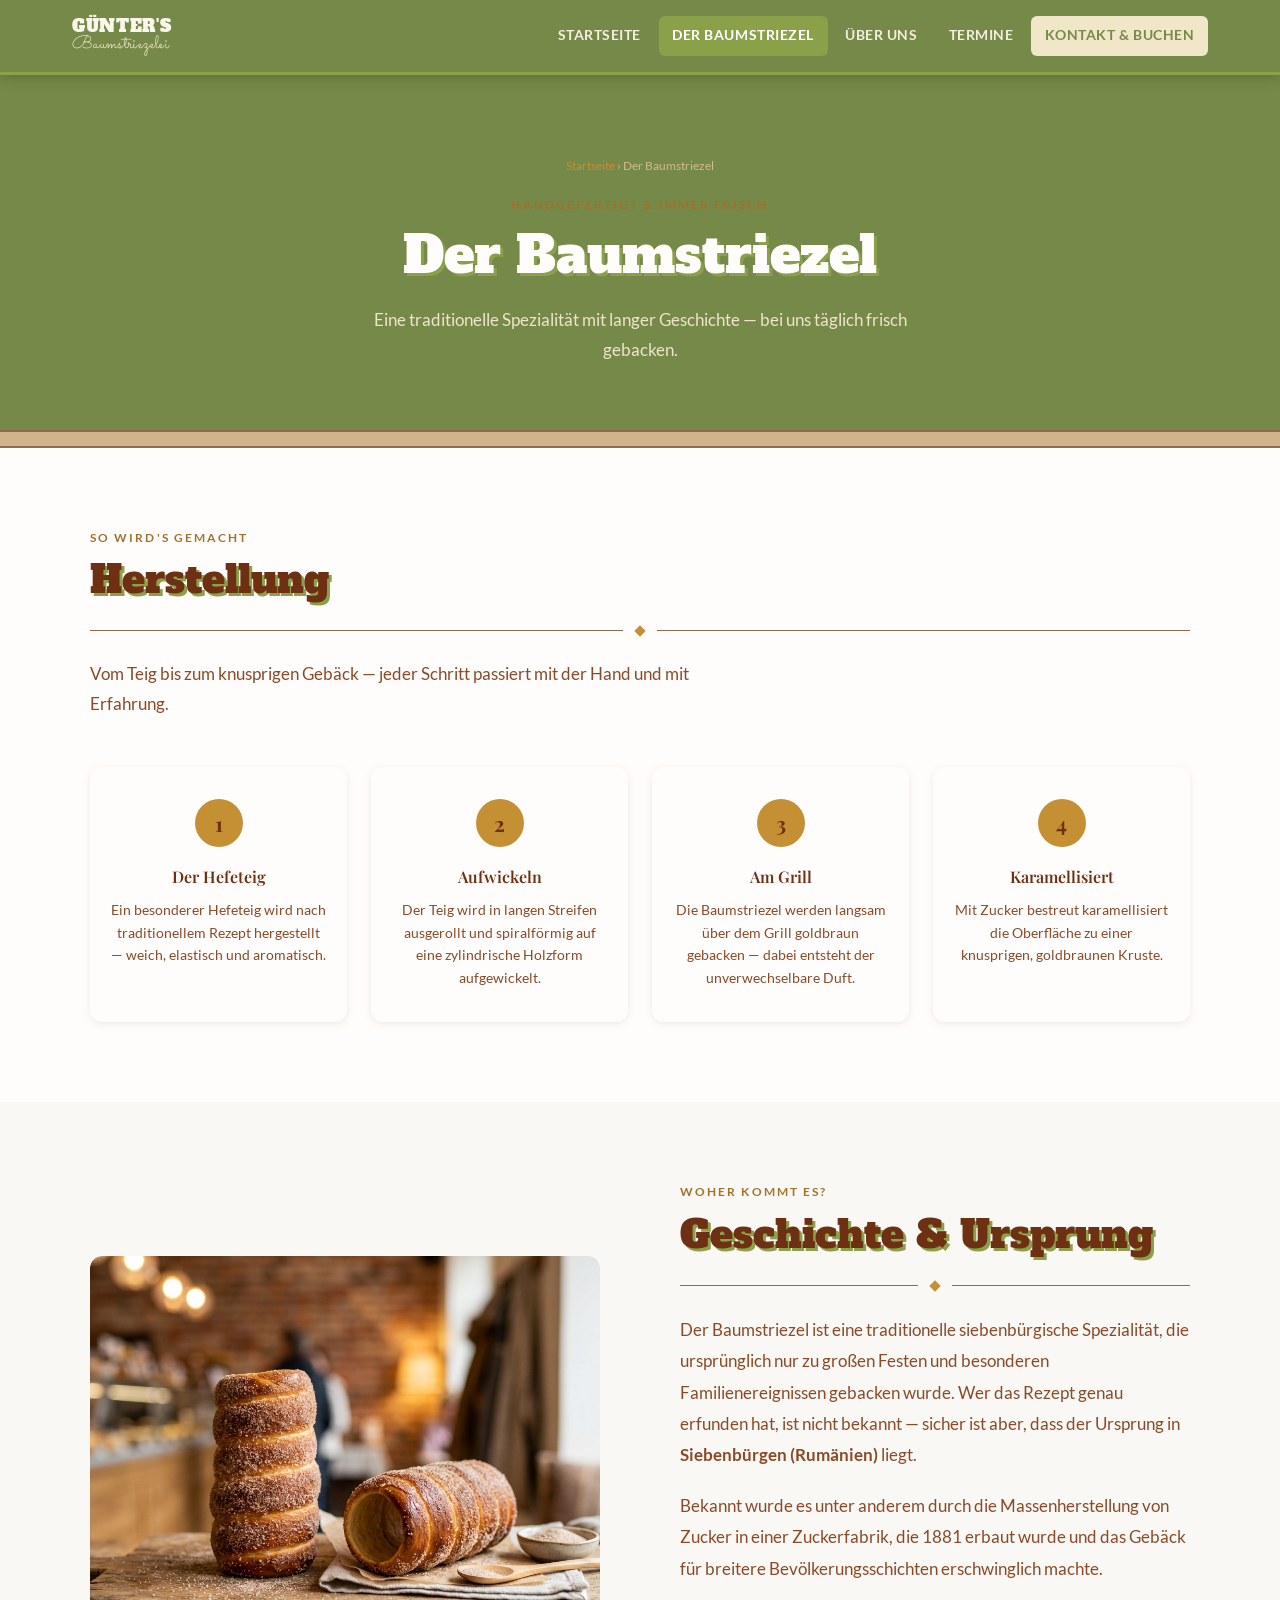
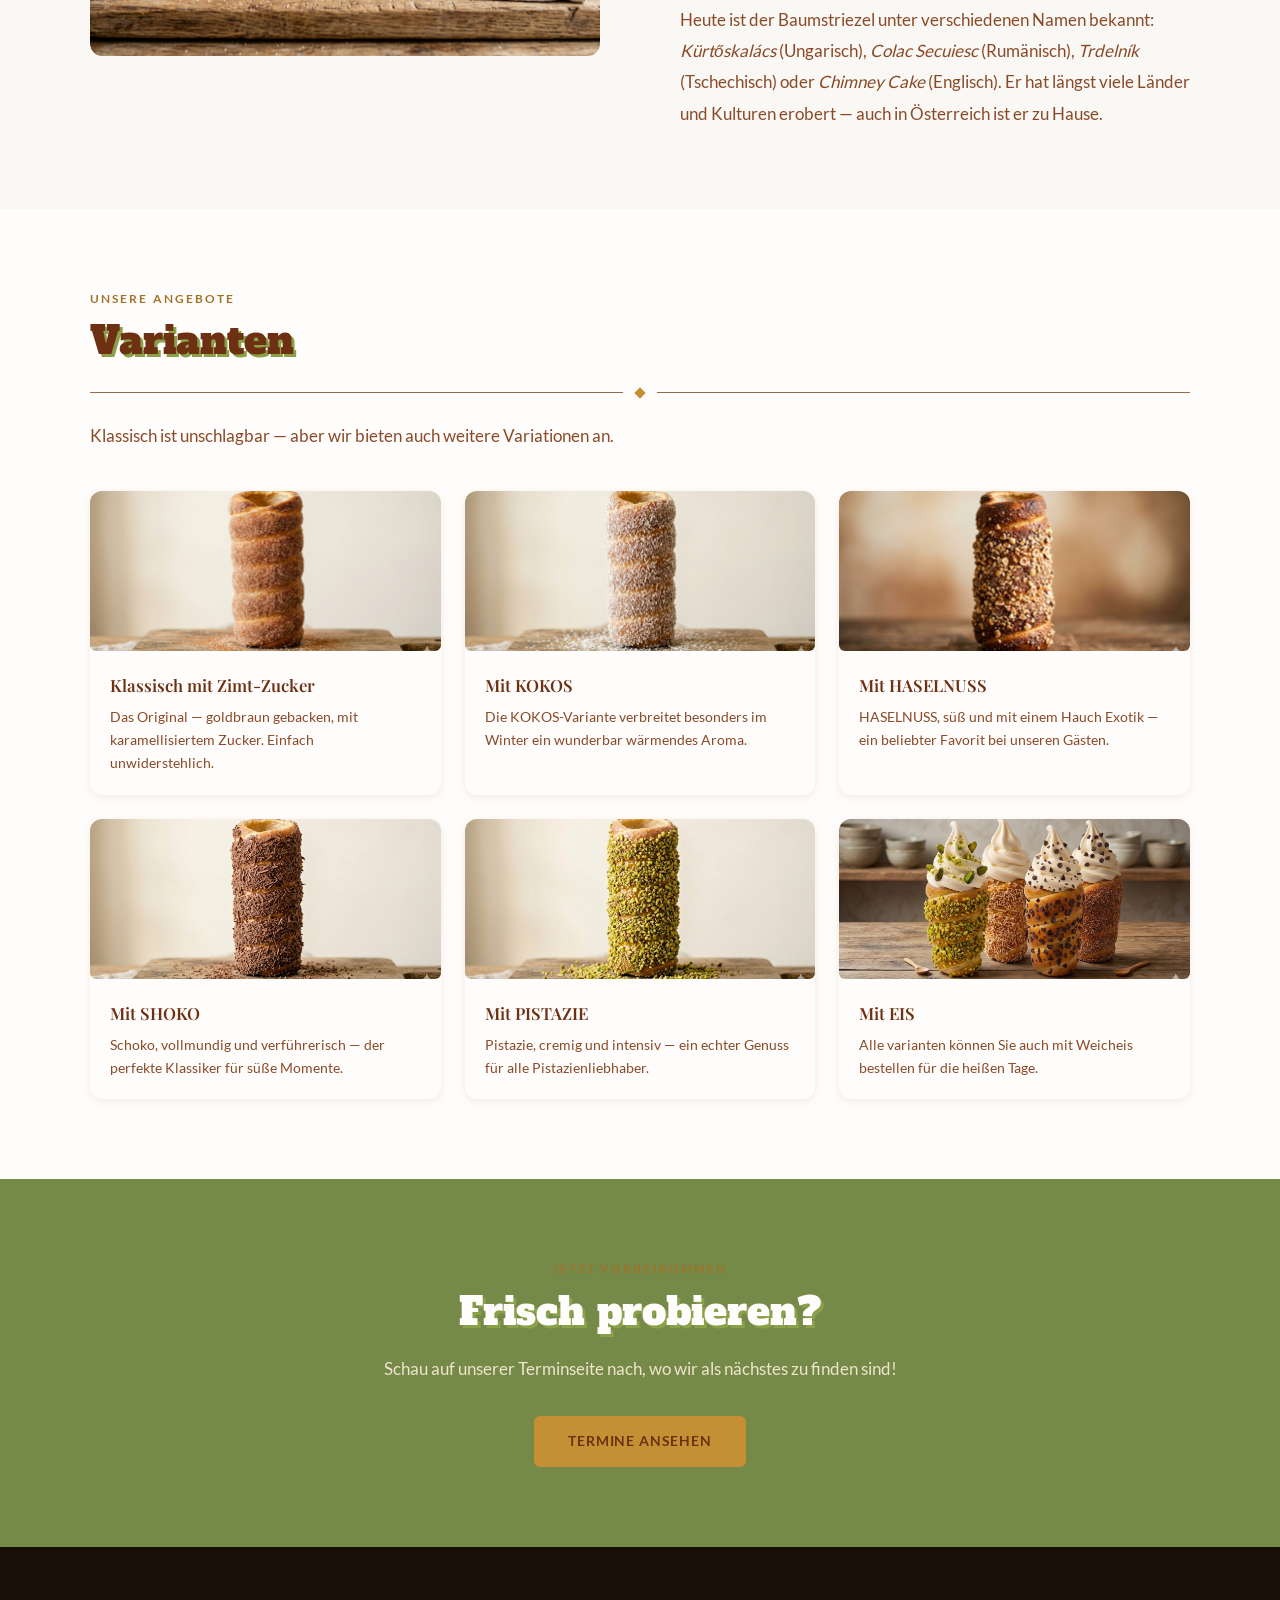
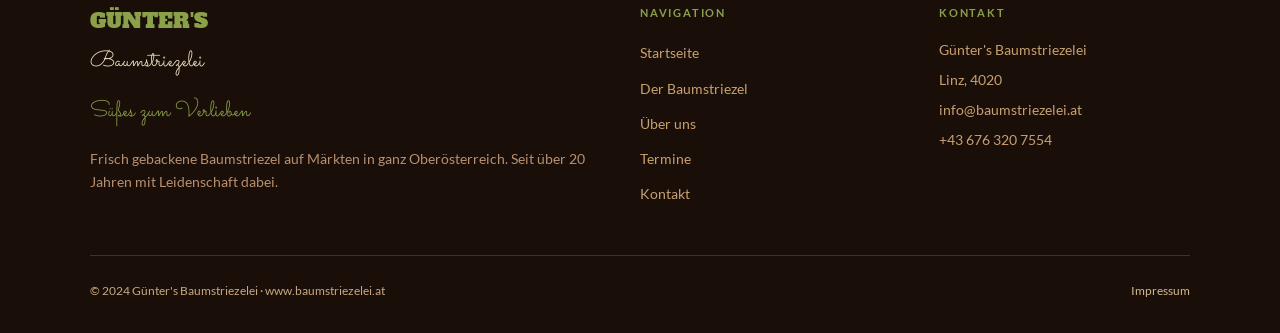
==== commit 6a7acbc1: "fonts locally stored" ====
--- a/baumstriezel.html
+++ b/baumstriezel.html
@@ -5,8 +5,7 @@
   <meta name="viewport" content="width=device-width, initial-scale=1.0">
   <title>Der Baumstriezel – Günter's Baumstriezelei</title>
 
-  <!-- Google Fonts einbinden -->
-  <link rel="stylesheet" href="https://fonts.googleapis.com/css2?family=Alfa+Slab+One&family=Lato:wght@300;400;700;900&family=Sacramento&family=Playfair+Display:ital,wght@0,400;0,600;0,700;1,400;1,600&display=swap">
+  <!-- Schriftarten werden lokal aus fonts/ geladen (DSGVO-konform, siehe styles.css) -->
   <!-- Gemeinsames Stylesheet für alle Seiten -->
   <link rel="stylesheet" href="styles.css">
 
--- a/styles.css
+++ b/styles.css
@@ -4,6 +4,91 @@
    Diese Datei enthält alle Styles, die auf ALLEN Seiten verwendet werden.
    Änderungen hier wirken sich auf die gesamte Website aus!
    ============================================= */
+
+/* ── Lokal eingebundene Schriften (DSGVO-konform) ──
+   Statt von Google-Servern werden die Fonts direkt aus dem fonts/ Ordner geladen.
+   So werden keine Besucherdaten an Google übermittelt. */
+
+@font-face {
+  font-family: 'Alfa Slab One';
+  font-style: normal;
+  font-weight: 400;
+  font-display: swap;
+  src: url('fonts/alfa-slab-one-v21-latin-regular.woff2') format('woff2');
+}
+
+@font-face {
+  font-family: 'Lato';
+  font-style: normal;
+  font-weight: 300;
+  font-display: swap;
+  src: url('fonts/lato-v25-latin-300.woff2') format('woff2');
+}
+@font-face {
+  font-family: 'Lato';
+  font-style: normal;
+  font-weight: 400;
+  font-display: swap;
+  src: url('fonts/lato-v25-latin-regular.woff2') format('woff2');
+}
+@font-face {
+  font-family: 'Lato';
+  font-style: normal;
+  font-weight: 700;
+  font-display: swap;
+  src: url('fonts/lato-v25-latin-700.woff2') format('woff2');
+}
+@font-face {
+  font-family: 'Lato';
+  font-style: normal;
+  font-weight: 900;
+  font-display: swap;
+  src: url('fonts/lato-v25-latin-900.woff2') format('woff2');
+}
+
+@font-face {
+  font-family: 'Sacramento';
+  font-style: normal;
+  font-weight: 400;
+  font-display: swap;
+  src: url('fonts/sacramento-v17-latin-regular.woff2') format('woff2');
+}
+
+@font-face {
+  font-family: 'Playfair Display';
+  font-style: normal;
+  font-weight: 400;
+  font-display: swap;
+  src: url('fonts/playfair-display-v40-latin-regular.woff2') format('woff2');
+}
+@font-face {
+  font-family: 'Playfair Display';
+  font-style: normal;
+  font-weight: 600;
+  font-display: swap;
+  src: url('fonts/playfair-display-v40-latin-600.woff2') format('woff2');
+}
+@font-face {
+  font-family: 'Playfair Display';
+  font-style: normal;
+  font-weight: 700;
+  font-display: swap;
+  src: url('fonts/playfair-display-v40-latin-700.woff2') format('woff2');
+}
+@font-face {
+  font-family: 'Playfair Display';
+  font-style: italic;
+  font-weight: 400;
+  font-display: swap;
+  src: url('fonts/playfair-display-v40-latin-italic.woff2') format('woff2');
+}
+@font-face {
+  font-family: 'Playfair Display';
+  font-style: italic;
+  font-weight: 600;
+  font-display: swap;
+  src: url('fonts/playfair-display-v40-latin-600italic.woff2') format('woff2');
+}
 
 /* ── Farbvariablen & Design-Tokens ──
    Hier werden alle Farben, Schriften und Abstände zentral definiert.
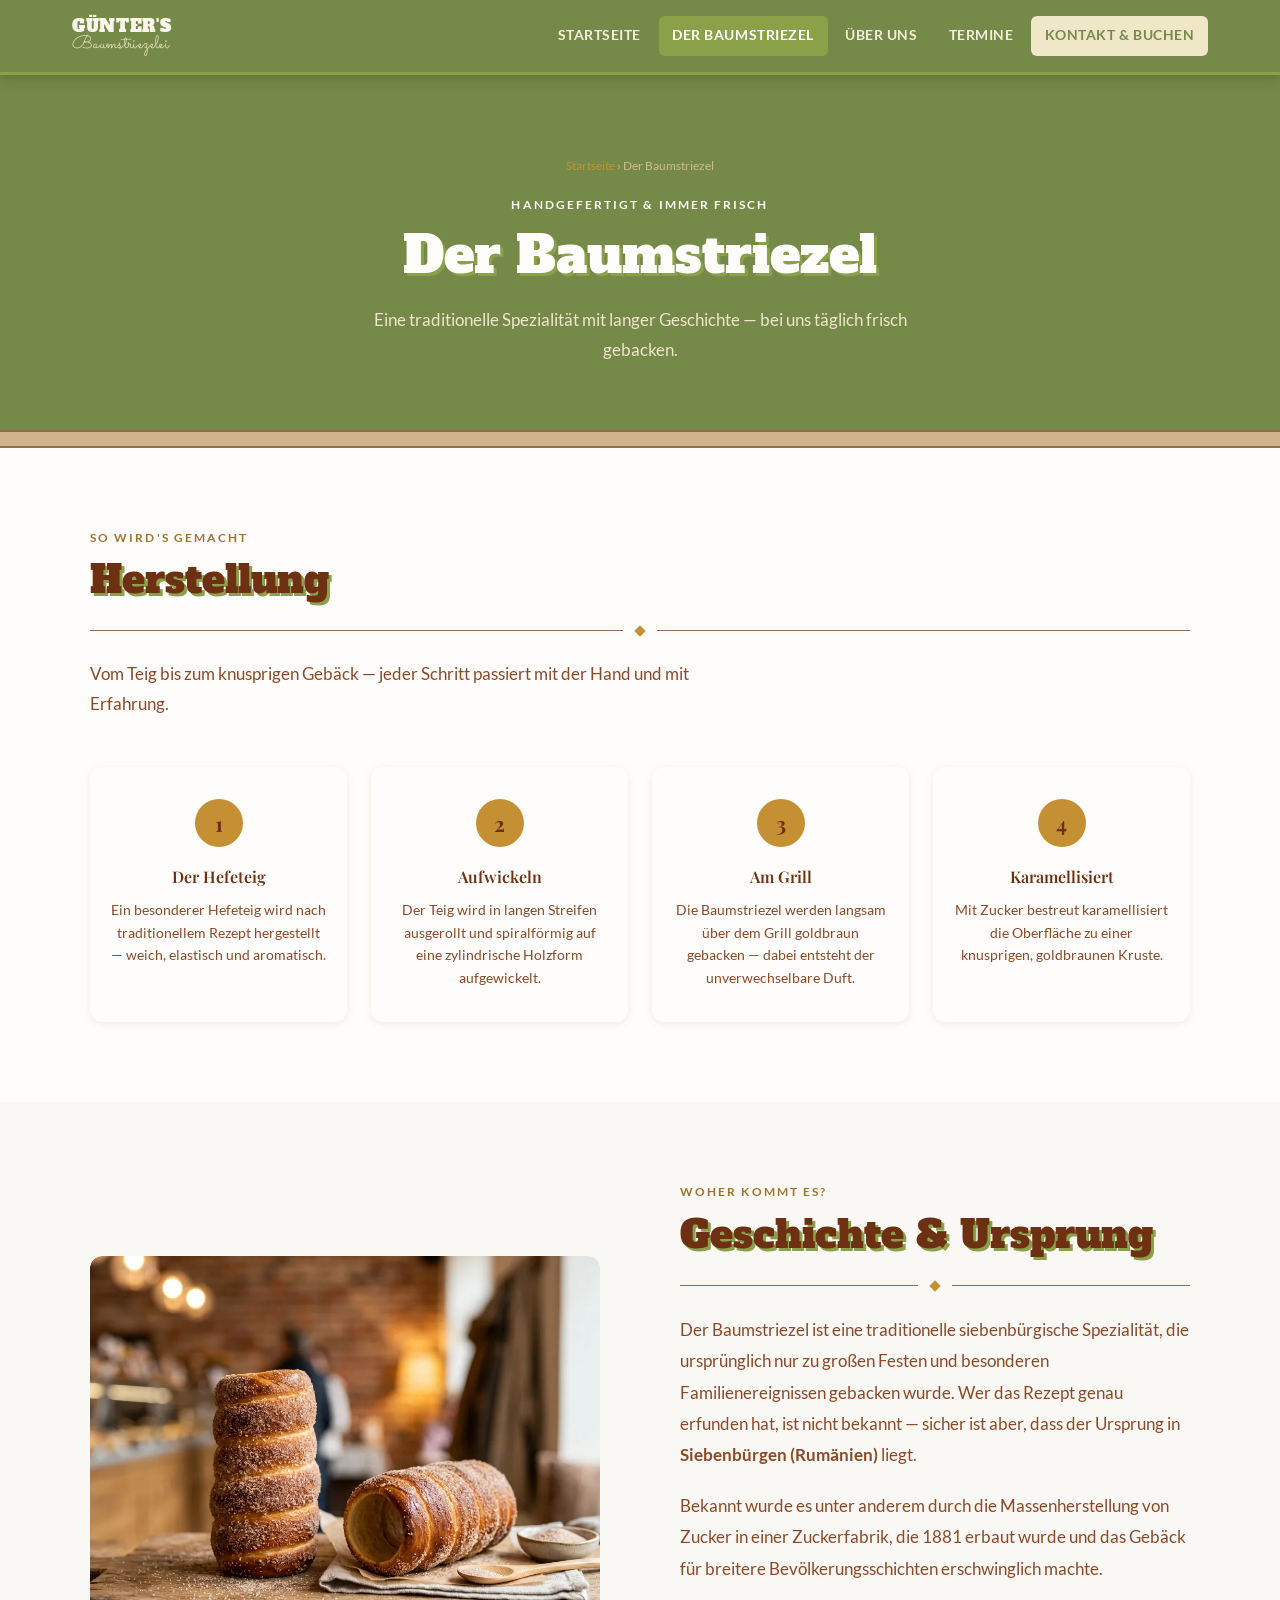
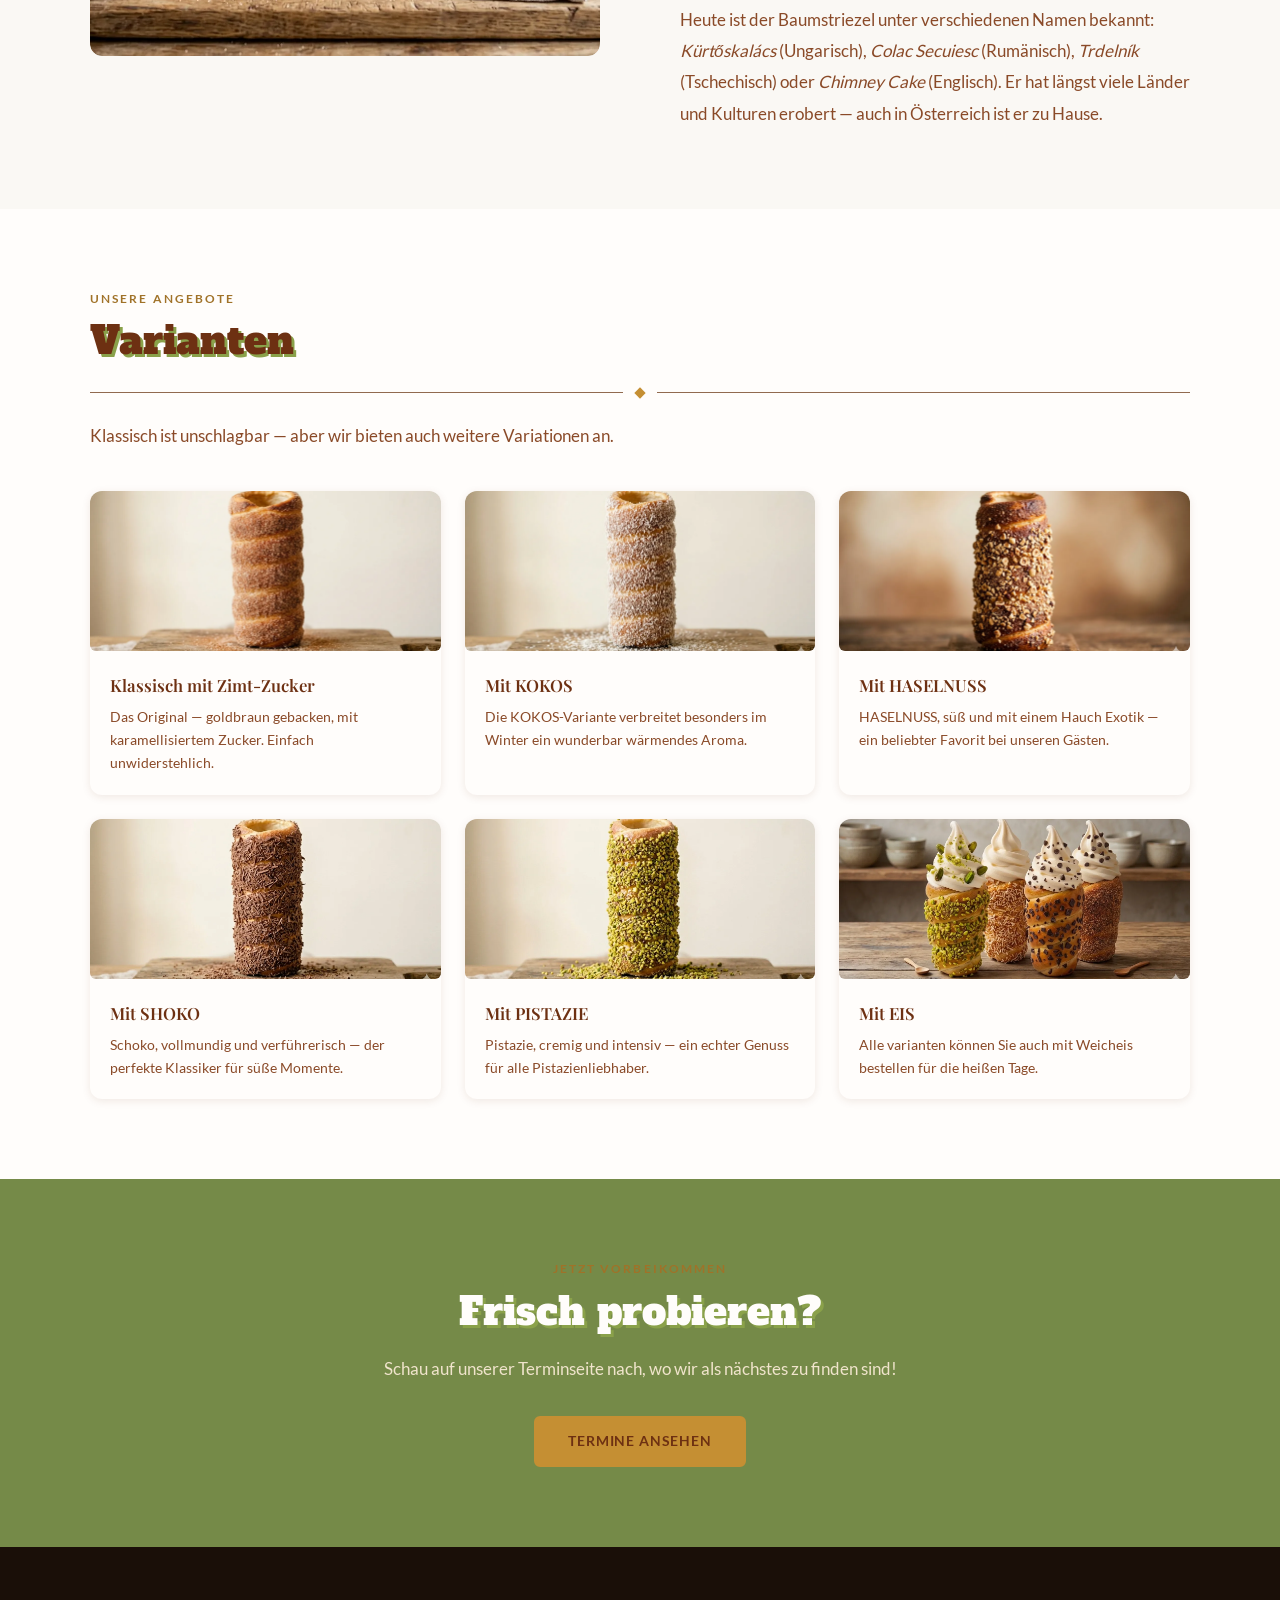
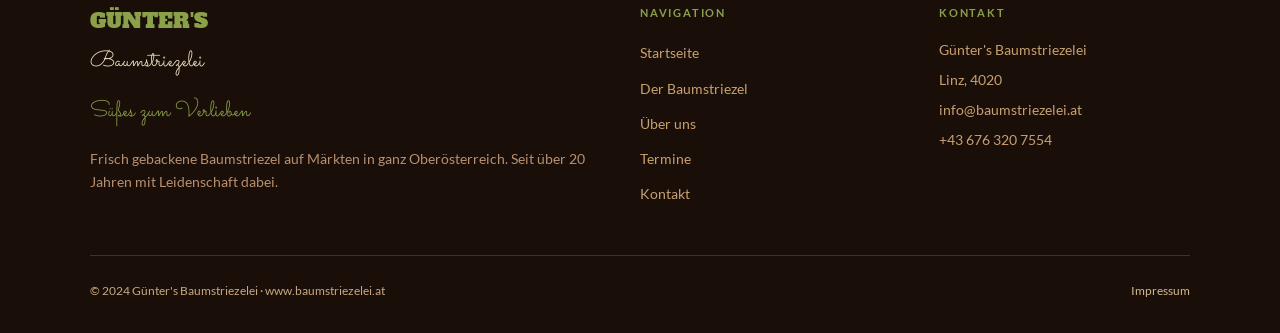
==== commit 9042ac9d: "compress pictures" ====
--- a/baumstriezel.html
+++ b/baumstriezel.html
@@ -211,7 +211,7 @@
       <div class="history-grid">
         <!-- Bild links — historisches Bild oder Herstellungsprozess -->
         <div style="border-radius: var(--radius-lg); overflow: hidden;">
-          <img src="uploads/baumstriezel.png" alt="Baumstriezel Geschichte" style="width: 100%; height: 400px; object-fit: cover; border-radius: var(--radius-lg);">
+          <img src="uploads/baumstriezel.webp" alt="Baumstriezel Geschichte" width="700" height="382" loading="lazy" style="width: 100%; height: 400px; object-fit: cover; border-radius: var(--radius-lg);">
         </div>
         <div>
           <p class="section-label">Woher kommt es?</p>
@@ -241,7 +241,7 @@
         <!-- Variante 1: Klassisch mit Zucker -->
         <div class="variety-card">
           <div class="img-placeholder variety-img">
-            <img src="uploads/image.png" alt="Klassisch mit Zucker" class="variety-img" style="object-fit:cover;">
+            <img src="uploads/image.webp" alt="Klassisch mit Zimt-Zucker" class="variety-img" width="700" height="382" loading="lazy" style="object-fit:cover;">
           </div>
           <div class="variety-body">
             <p class="variety-name">Klassisch mit Zimt-Zucker</p>
@@ -251,7 +251,7 @@
         <!-- Variante 2: Mit Zimt -->
         <div class="variety-card">
           <div class="img-placeholder variety-img">
-            <img src="uploads/Cocus.png" alt="Klassisch mit Zucker" class="variety-img" style="object-fit:cover;">
+            <img src="uploads/Cocus.webp" alt="Mit Kokos" class="variety-img" width="700" height="382" loading="lazy" style="object-fit:cover;">
           </div>
           <div class="variety-body">
             <p class="variety-name">Mit KOKOS</p>
@@ -261,7 +261,7 @@
         <!-- Variante 3: Mit Kokos -->
         <div class="variety-card">
           <div class="img-placeholder variety-img">
-            <img src="uploads/Haselnuss.png" alt="Klassisch mit Zucker" class="variety-img" style="object-fit:cover;">
+            <img src="uploads/Haselnuss.webp" alt="Mit Haselnuss" class="variety-img" width="700" height="382" loading="lazy" style="object-fit:cover;">
           </div>
           <div class="variety-body">
             <p class="variety-name">Mit HASELNUSS</p>
@@ -271,7 +271,7 @@
         <!-- Variante 4: Mit SHOKO -->
         <div class="variety-card">
           <div class="img-placeholder variety-img">
-            <img src="uploads/SHOKO.png" alt="Klassisch mit Zucker" class="variety-img" style="object-fit:cover;">
+            <img src="uploads/SHOKO.webp" alt="Mit Schokolade" class="variety-img" width="700" height="382" loading="lazy" style="object-fit:cover;">
           </div>
           <div class="variety-body">
             <p class="variety-name">Mit SHOKO</p>
@@ -281,7 +281,7 @@
         <!-- Variante 5: Mit Pistazie -->
         <div class="variety-card">
           <div class="img-placeholder variety-img">
-            <img src="uploads/Pistazie1.png" alt="Klassisch mit Zucker" class="variety-img" style="object-fit:cover;">
+            <img src="uploads/Pistazie1.webp" alt="Mit Pistazie" class="variety-img" width="700" height="382" loading="lazy" style="object-fit:cover;">
           </div>
           <div class="variety-body">
             <p class="variety-name">Mit PISTAZIE</p>
@@ -291,7 +291,7 @@
         <!-- Variante 6: Mit EIS -->
         <div class="variety-card">
           <div class="img-placeholder variety-img">
-            <img src="uploads/mit_eis_mehrer_sorten.png" alt="Klassisch mit Zucker" class="variety-img" style="object-fit:cover;">
+            <img src="uploads/mit_eis_mehrer_sorten.webp" alt="Mit Eis" class="variety-img" width="700" height="382" loading="lazy" style="object-fit:cover;">
           </div>
           <div class="variety-body">
             <p class="variety-name">Mit EIS</p>
@@ -375,5 +375,10 @@
     });
   }
 </script>
+
+<!-- GoatCounter — Besucherstatistiken ohne Cookies (DSGVO-konform) -->
+<script data-goatcounter="https://DEIN-SEITENCODE.goatcounter.com/count"
+        async src="//gc.zgo.at/count.js"></script>
+
 </body>
 </html>
--- a/styles.css
+++ b/styles.css
@@ -178,7 +178,7 @@
    Wird auf der Startseite für große Bereiche verwendet.
    Das Bild wird mit "multiply" über die Grundfarbe gelegt. */
 .wood-surface {
-  background-image: url("uploads/Holzhintergrund.jpg");
+  background-image: url("uploads/Holzhintergrund.webp");
   background-size: cover;
   background-position: center;
   background-blend-mode: multiply;
@@ -768,6 +768,10 @@
   color: var(--amber-dark);
   margin-bottom: 0.6rem;
 }
+/* Im Hero-Bereich (grüner Hintergrund) soll das Label weiß sein */
+.page-hero .section-label {
+  color: var(--white);
+}
 
 /* Sektions-Überschrift mit grünem Schatten */
 .section-title {
@@ -1009,7 +1013,8 @@
 
 /* Tablets und kleinere Desktops (unter 880px) */
 @media (max-width: 880px) {
-  .banner-grid { grid-template-columns: 1fr; gap: 2rem; }
+  .banner-grid { grid-template-columns: 1fr; gap: 2rem; justify-items: center; }
+  .olive-card { margin: 0 auto; }
   .hero-photo { height: 320px; }
   .usp-strip-grid { grid-template-columns: repeat(2, 1fr); }
   .about-grid-2 { grid-template-columns: 1fr; gap: 2rem; }
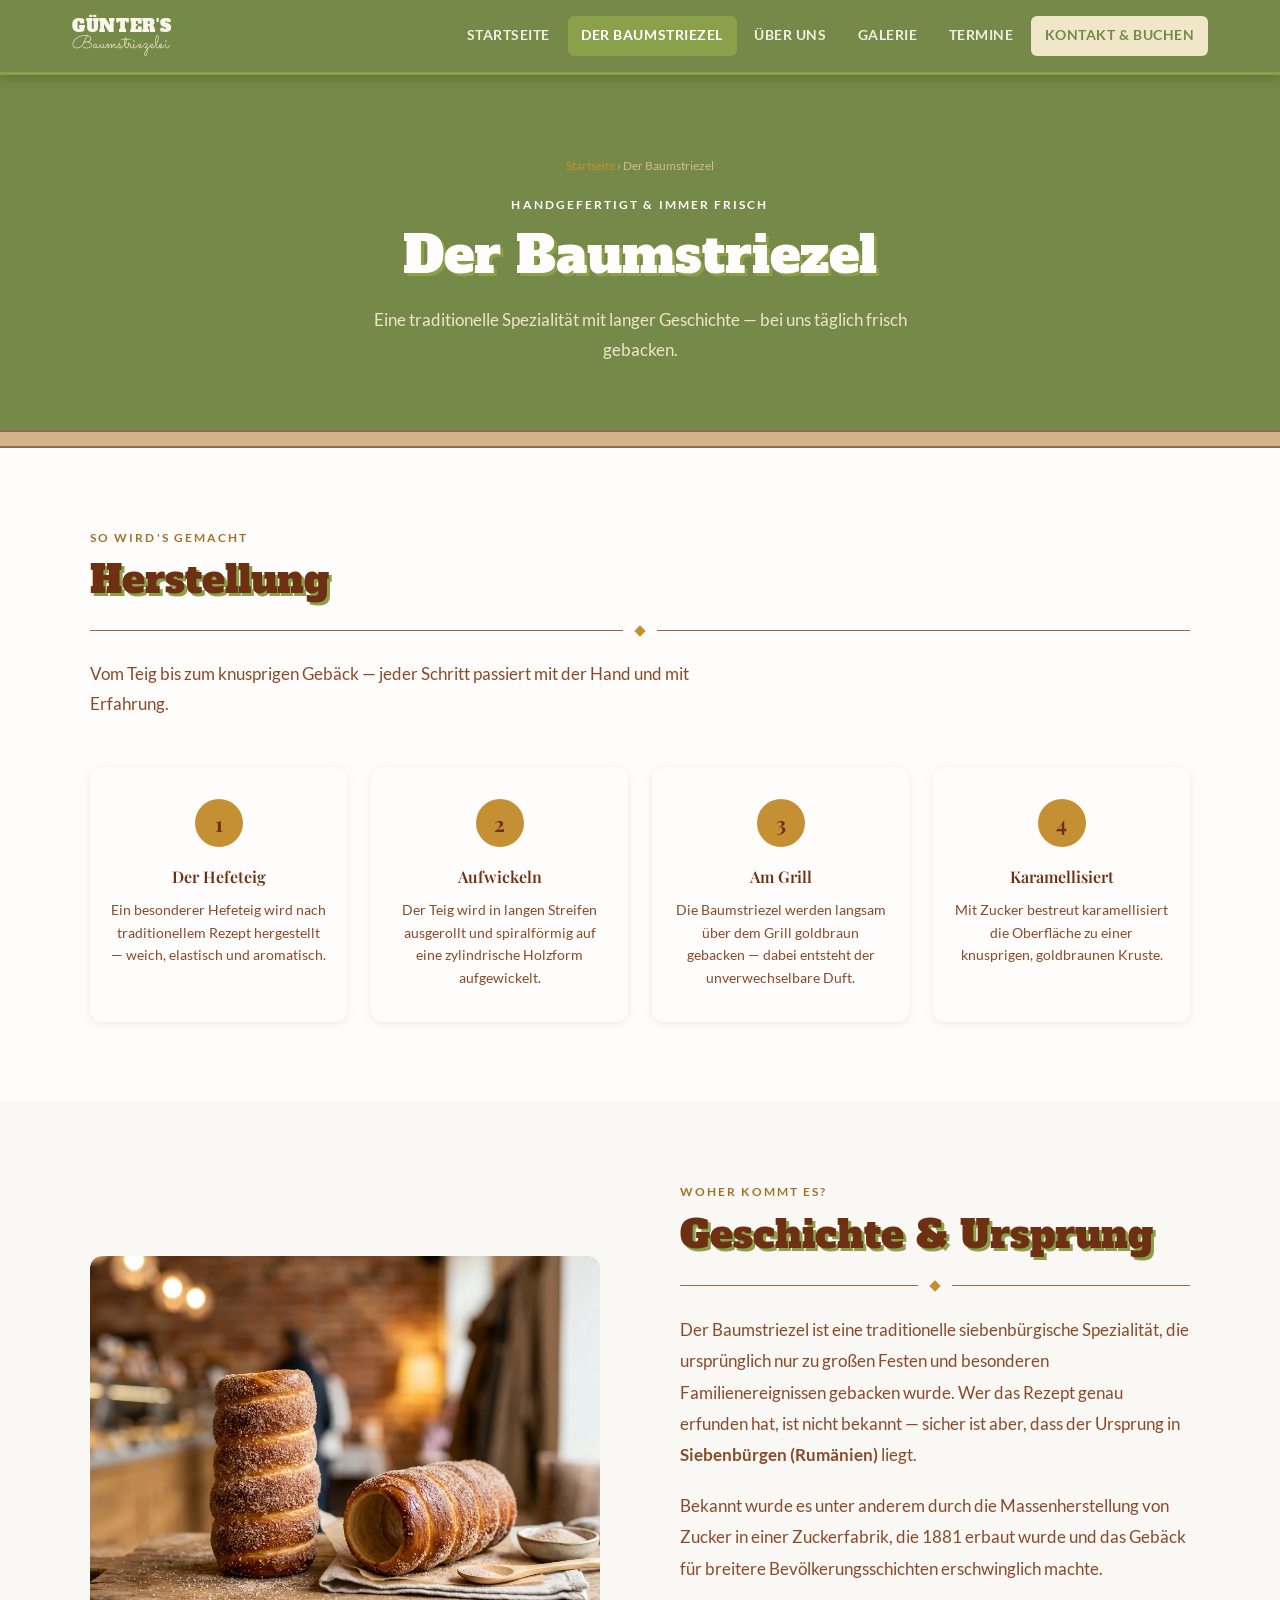
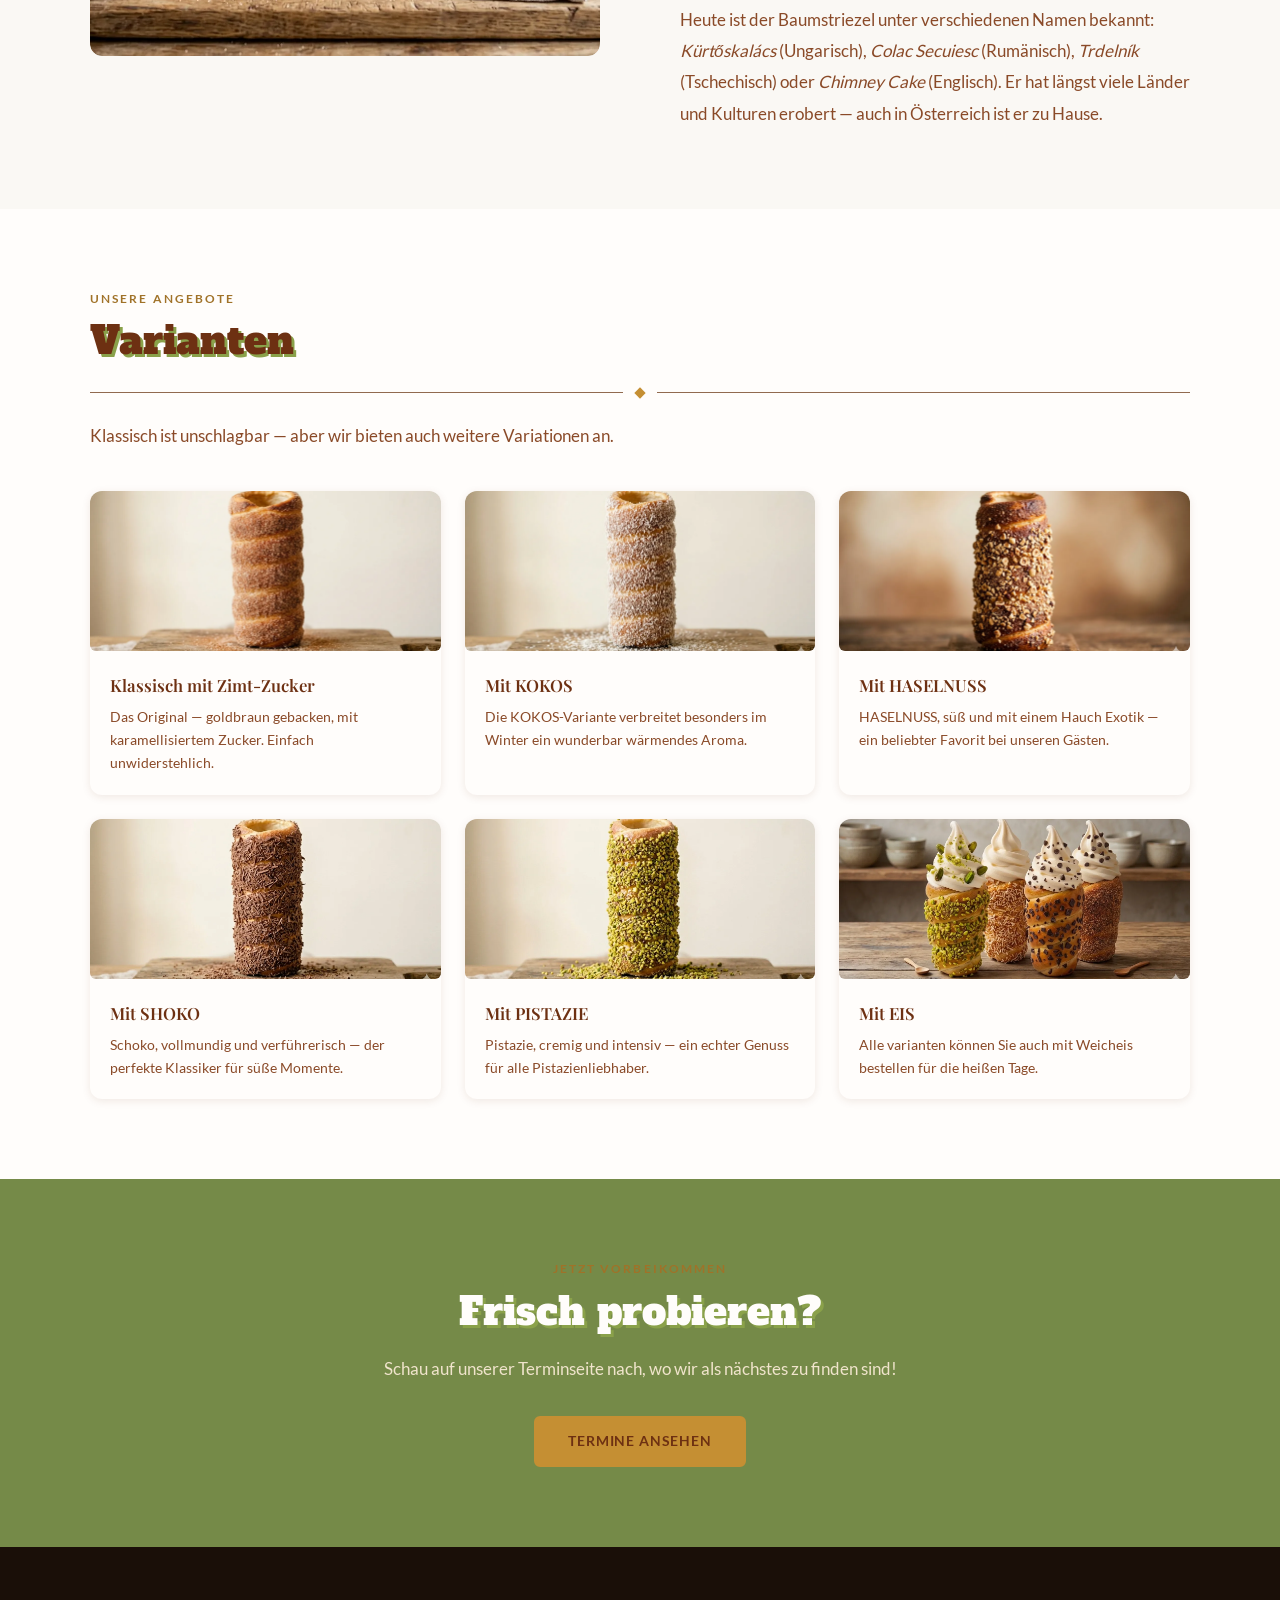
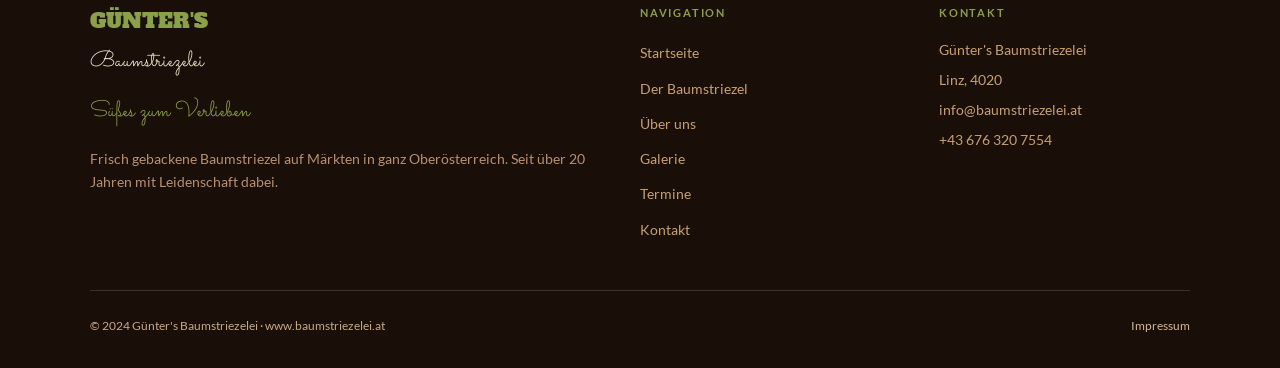
==== commit fd18c074: "Galerie aktiviert, Termine redesigned, Nav & Impressum Fixes - Galerie-Seite mit 8 echten Fotos (Web" ====
--- a/baumstriezel.html
+++ b/baumstriezel.html
@@ -140,8 +140,8 @@
       <li><a href="index.html">Startseite</a></li>
       <li><a href="baumstriezel.html" class="active">Der Baumstriezel</a></li>
       <li><a href="ueber-guenter.html">Über uns</a></li>
-      <!-- Galerie vorübergehend deaktiviert -->
-      <!-- <li><a href="galerie.html">Galerie</a></li> -->
+      
+      <li><a href="galerie.html">Galerie</a></li>
       <li><a href="termine.html">Termine</a></li>
       <li><a href="kontakt.html" class="nav-book-btn">Kontakt &amp; Buchen</a></li>
     </ul>
@@ -338,8 +338,8 @@
           <li><a href="index.html">Startseite</a></li>
           <li><a href="baumstriezel.html">Der Baumstriezel</a></li>
           <li><a href="ueber-guenter.html">Über uns</a></li>
-          <!-- Galerie vorübergehend deaktiviert -->
-          <!-- <li><a href="galerie.html">Galerie</a></li> -->
+          
+          <li><a href="galerie.html">Galerie</a></li>
           <li><a href="termine.html">Termine</a></li>
           <li><a href="kontakt.html">Kontakt</a></li>
         </ul>
@@ -377,7 +377,7 @@
 </script>
 
 <!-- GoatCounter — Besucherstatistiken ohne Cookies (DSGVO-konform) -->
-<script data-goatcounter="https://DEIN-SEITENCODE.goatcounter.com/count"
+<script data-goatcounter="https://guentersbaumstriezelei.goatcounter.com/count"
         async src="//gc.zgo.at/count.js"></script>
 
 </body>
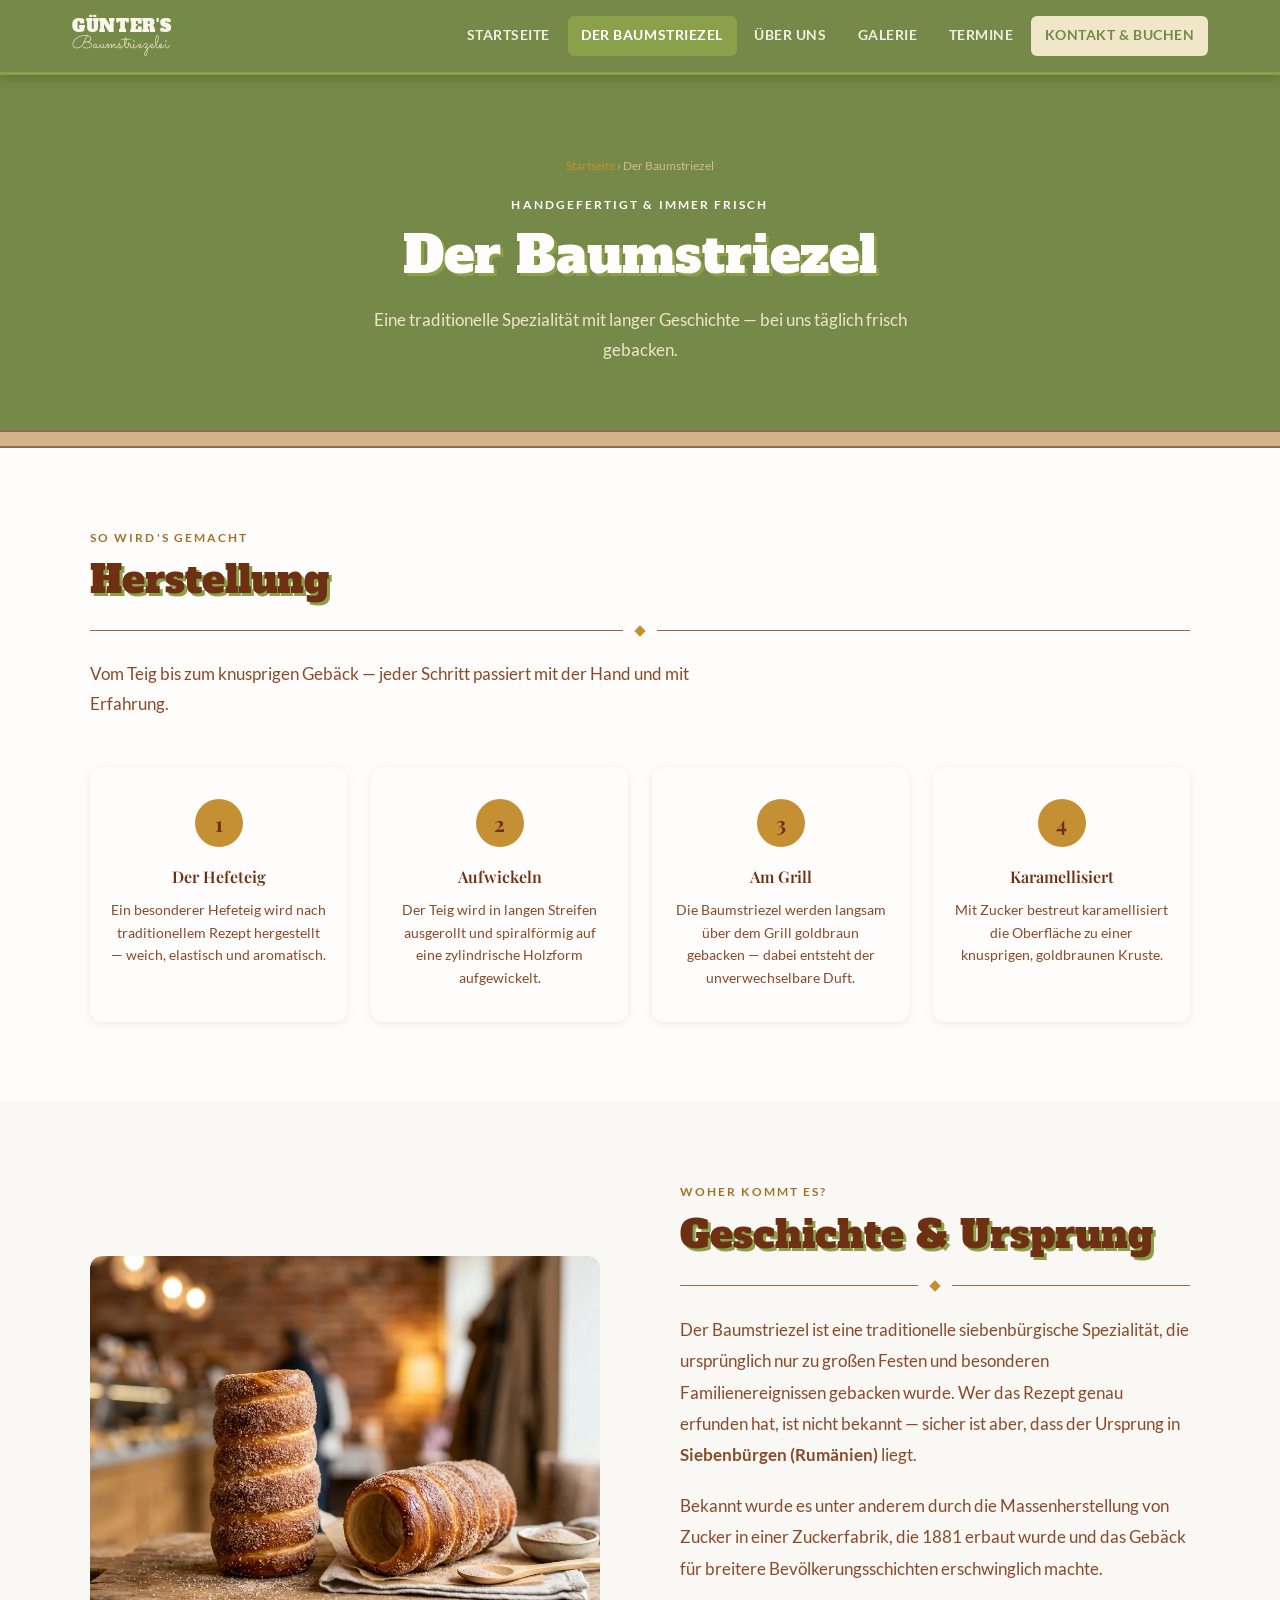
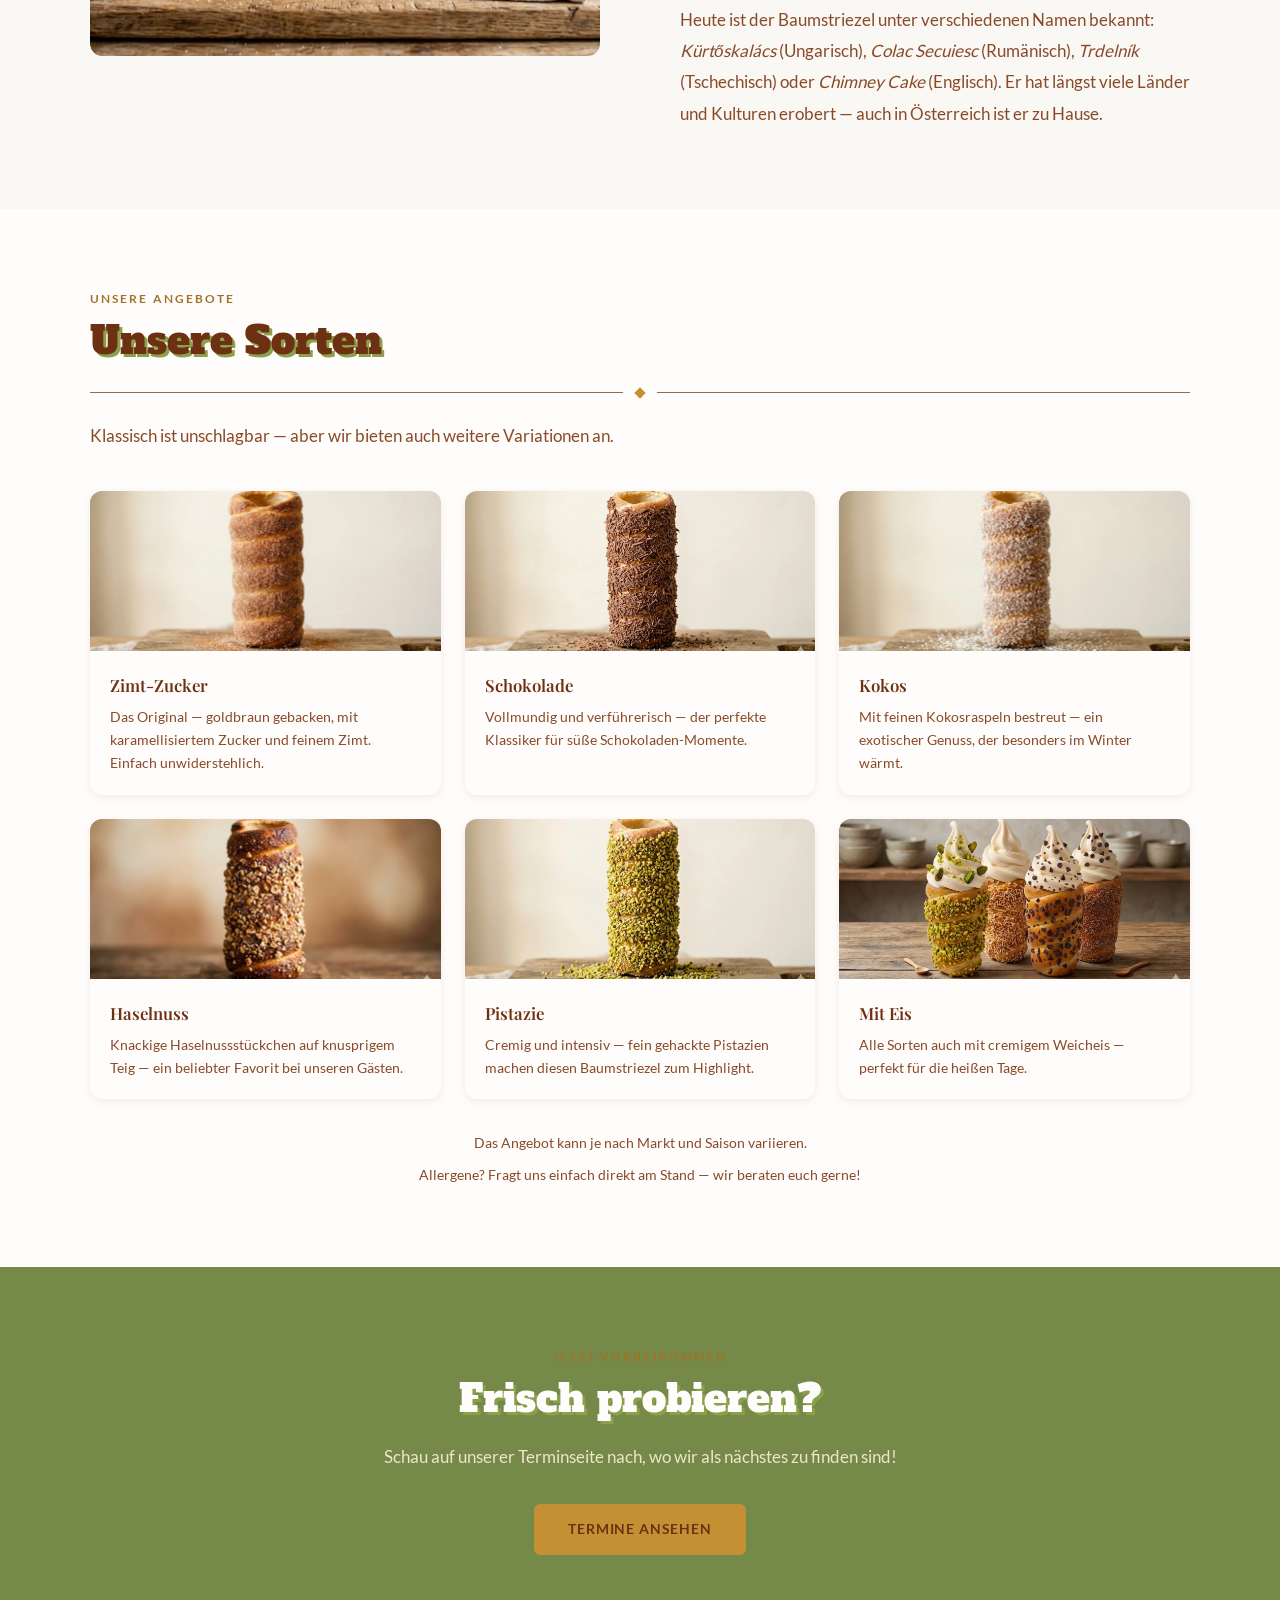
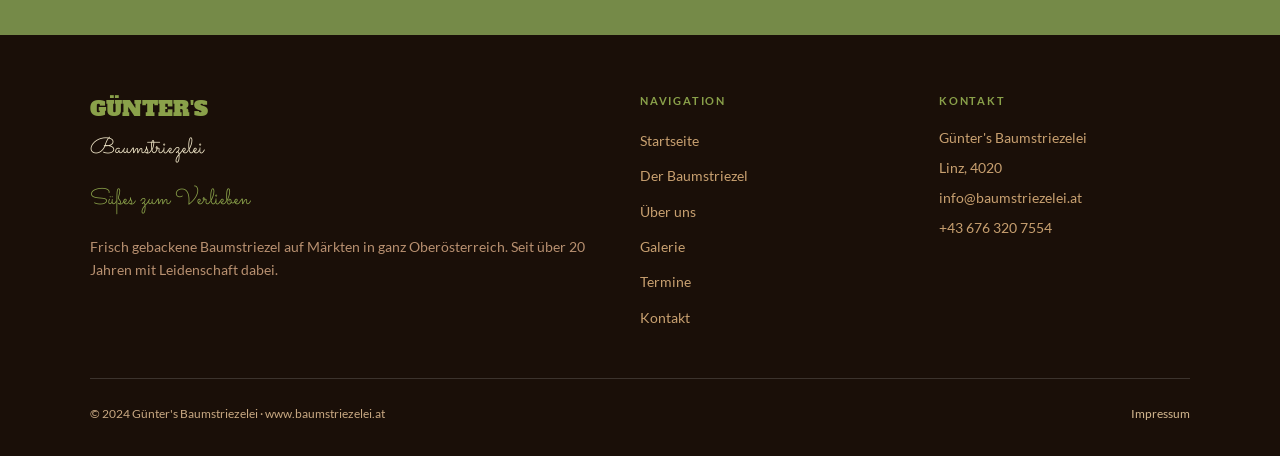
==== commit a2e04e31: "Unsere Sorten: dynamisch aus sorten.json auf Start- und Baumstriezel-Seite Sorten-Karten mit Foto un" ====
--- a/baumstriezel.html
+++ b/baumstriezel.html
@@ -226,79 +226,22 @@
   </section>
 
   <!-- ============================================================
-       SEKTION 3: VARIANTEN — 3 Produktkarten
-       Um eine Variante zu ändern: Text in .variety-name und .variety-desc anpassen
-       Um ein Bild einzufügen: .img-placeholder durch <img> ersetzen
+       SEKTION 3: UNSERE SORTEN
+       Sorten werden automatisch aus sorten.json geladen.
+       Um Sorten zu ändern: einfach sorten.json bearbeiten.
        ============================================================ -->
   <section class="section section--white">
     <div class="container">
       <p class="section-label">Unsere Angebote</p>
-      <h2 class="section-title">Varianten</h2>
+      <h2 class="section-title">Unsere Sorten</h2>
       <div class="divider"><div class="divider-line"></div><div class="divider-diamond"></div><div class="divider-line"></div></div>
       <p class="section-lead">Klassisch ist unschlagbar — aber wir bieten auch weitere Variationen an.</p>
 
-      <div class="varieties-grid">
-        <!-- Variante 1: Klassisch mit Zucker -->
-        <div class="variety-card">
-          <div class="img-placeholder variety-img">
-            <img src="uploads/image.webp" alt="Klassisch mit Zimt-Zucker" class="variety-img" width="700" height="382" loading="lazy" style="object-fit:cover;">
-          </div>
-          <div class="variety-body">
-            <p class="variety-name">Klassisch mit Zimt-Zucker</p>
-            <p class="variety-desc">Das Original — goldbraun gebacken, mit karamellisiertem Zucker. Einfach unwiderstehlich.</p>
-          </div>
-        </div>
-        <!-- Variante 2: Mit Zimt -->
-        <div class="variety-card">
-          <div class="img-placeholder variety-img">
-            <img src="uploads/Cocus.webp" alt="Mit Kokos" class="variety-img" width="700" height="382" loading="lazy" style="object-fit:cover;">
-          </div>
-          <div class="variety-body">
-            <p class="variety-name">Mit KOKOS</p>
-            <p class="variety-desc">Die KOKOS-Variante verbreitet besonders im Winter ein wunderbar wärmendes Aroma.</p>
-          </div>
-        </div>
-        <!-- Variante 3: Mit Kokos -->
-        <div class="variety-card">
-          <div class="img-placeholder variety-img">
-            <img src="uploads/Haselnuss.webp" alt="Mit Haselnuss" class="variety-img" width="700" height="382" loading="lazy" style="object-fit:cover;">
-          </div>
-          <div class="variety-body">
-            <p class="variety-name">Mit HASELNUSS</p>
-            <p class="variety-desc">HASELNUSS, süß und mit einem Hauch Exotik — ein beliebter Favorit bei unseren Gästen.</p>
-          </div>
-        </div>
-        <!-- Variante 4: Mit SHOKO -->
-        <div class="variety-card">
-          <div class="img-placeholder variety-img">
-            <img src="uploads/SHOKO.webp" alt="Mit Schokolade" class="variety-img" width="700" height="382" loading="lazy" style="object-fit:cover;">
-          </div>
-          <div class="variety-body">
-            <p class="variety-name">Mit SHOKO</p>
-            <p class="variety-desc">Schoko, vollmundig und verführerisch — der perfekte Klassiker für süße Momente.</p>
-          </div>
-        </div>
-        <!-- Variante 5: Mit Pistazie -->
-        <div class="variety-card">
-          <div class="img-placeholder variety-img">
-            <img src="uploads/Pistazie1.webp" alt="Mit Pistazie" class="variety-img" width="700" height="382" loading="lazy" style="object-fit:cover;">
-          </div>
-          <div class="variety-body">
-            <p class="variety-name">Mit PISTAZIE</p>
-            <p class="variety-desc">Pistazie, cremig und intensiv — ein echter Genuss für alle Pistazienliebhaber.</p>
-          </div>
-        </div>
-        <!-- Variante 6: Mit EIS -->
-        <div class="variety-card">
-          <div class="img-placeholder variety-img">
-            <img src="uploads/mit_eis_mehrer_sorten.webp" alt="Mit Eis" class="variety-img" width="700" height="382" loading="lazy" style="object-fit:cover;">
-          </div>
-          <div class="variety-body">
-            <p class="variety-name">Mit EIS</p>
-            <p class="variety-desc">Alle varianten können Sie auch mit Weicheis bestellen für die heißen Tage.</p>
-          </div>
-        </div>
-
+      <div class="varieties-grid" id="sorten-grid"></div>
+
+      <div style="margin-top:2rem; text-align:center;">
+        <p style="font-size:0.88rem; color:var(--ink-soft); line-height:1.7; margin-bottom:0.5rem;">Das Angebot kann je nach Markt und Saison variieren.</p>
+        <p style="font-size:0.88rem; color:var(--ink-soft); line-height:1.7;">Allergene? Fragt uns einfach direkt am Stand — wir beraten euch gerne!</p>
       </div>
     </div>
   </section>
@@ -366,6 +309,21 @@
      Öffnet/schließt die Navigation auf kleinen Bildschirmen
      ============================================================ -->
 <script>
+  fetch('sorten.json')
+    .then(function(r) { return r.json(); })
+    .then(function(sorten) {
+      var grid = document.getElementById('sorten-grid');
+      if (!grid) return;
+      sorten.forEach(function(s) {
+        grid.innerHTML += '<div class="variety-card">' +
+          '<img src="' + s.bild + '" alt="' + s.name + '" class="variety-img" loading="lazy" style="width:100%; height:160px; object-fit:cover;">' +
+          '<div class="variety-body">' +
+          '<p class="variety-name">' + s.name + '</p>' +
+          '<p class="variety-desc">' + s.beschreibung + '</p>' +
+          '</div></div>';
+      });
+    });
+
   const toggle = document.querySelector('.nav-toggle');
   const links = document.querySelector('.nav-links');
   if (toggle && links) {
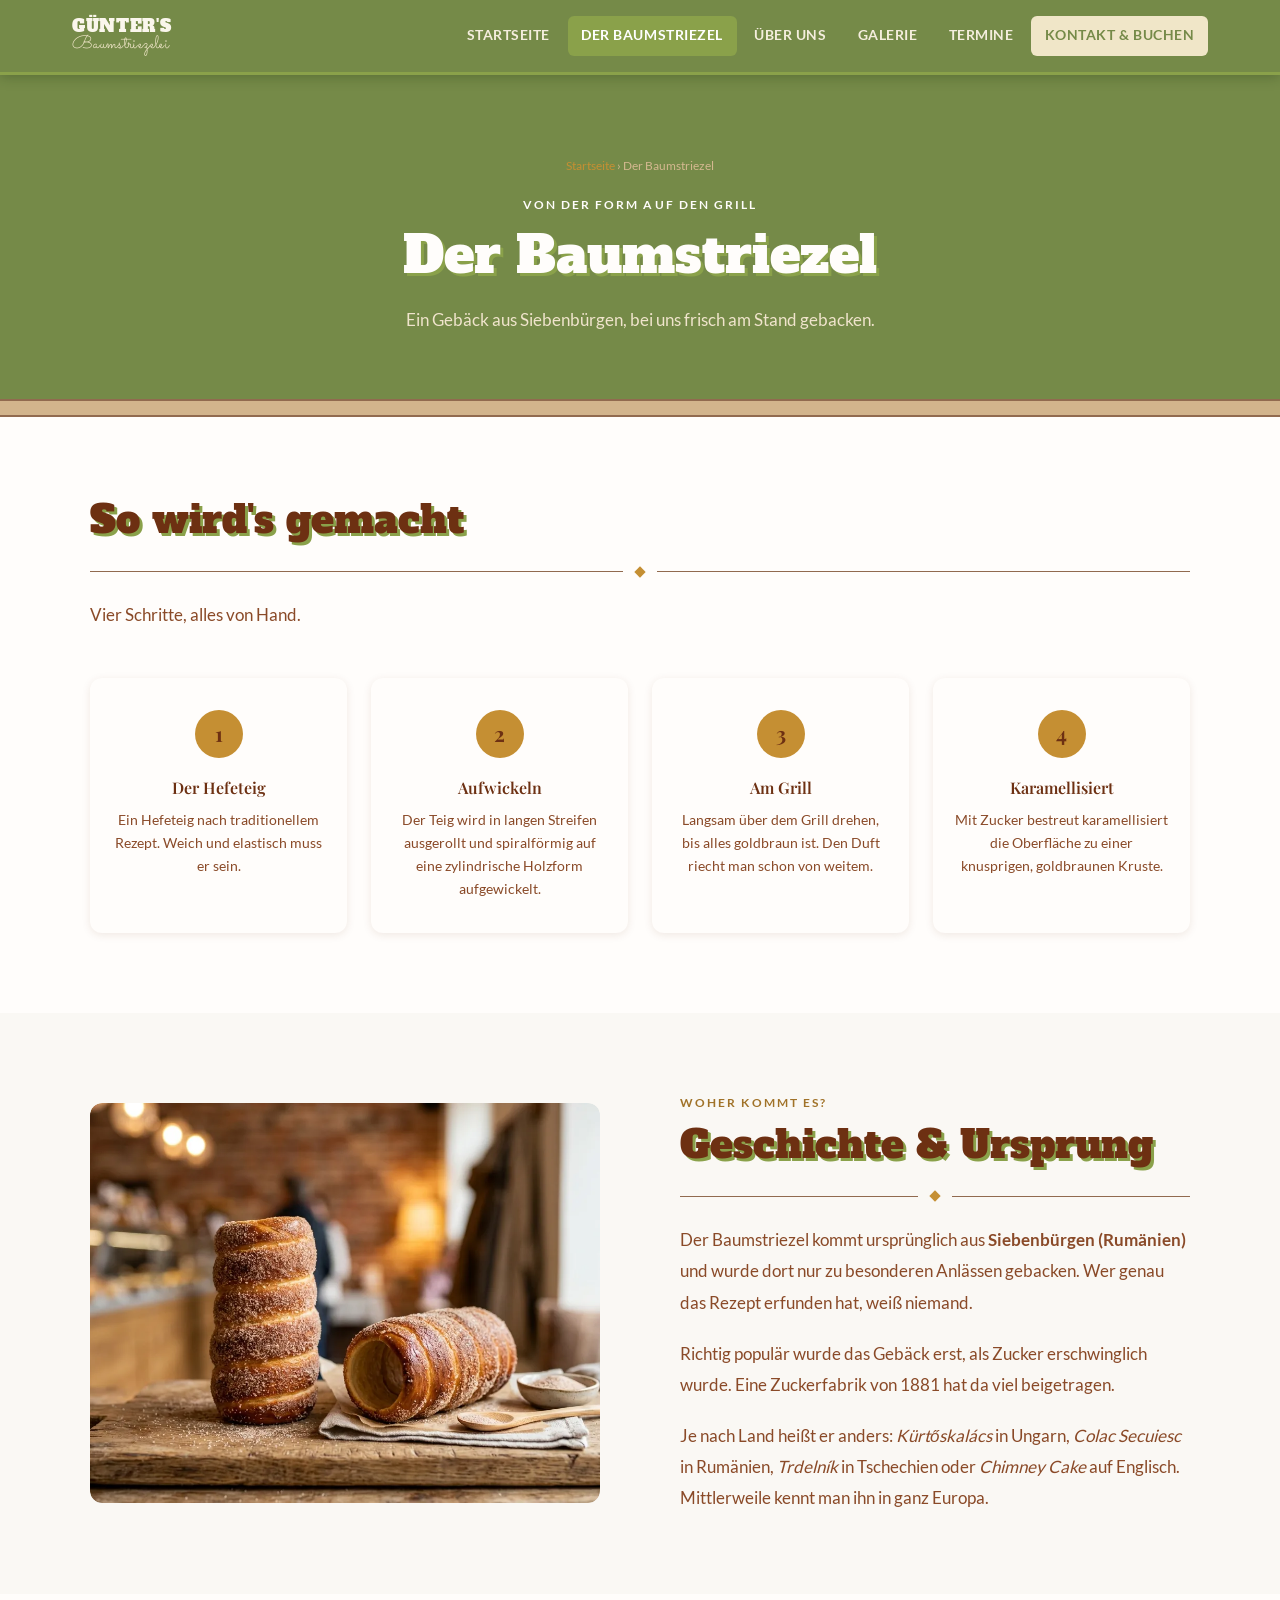
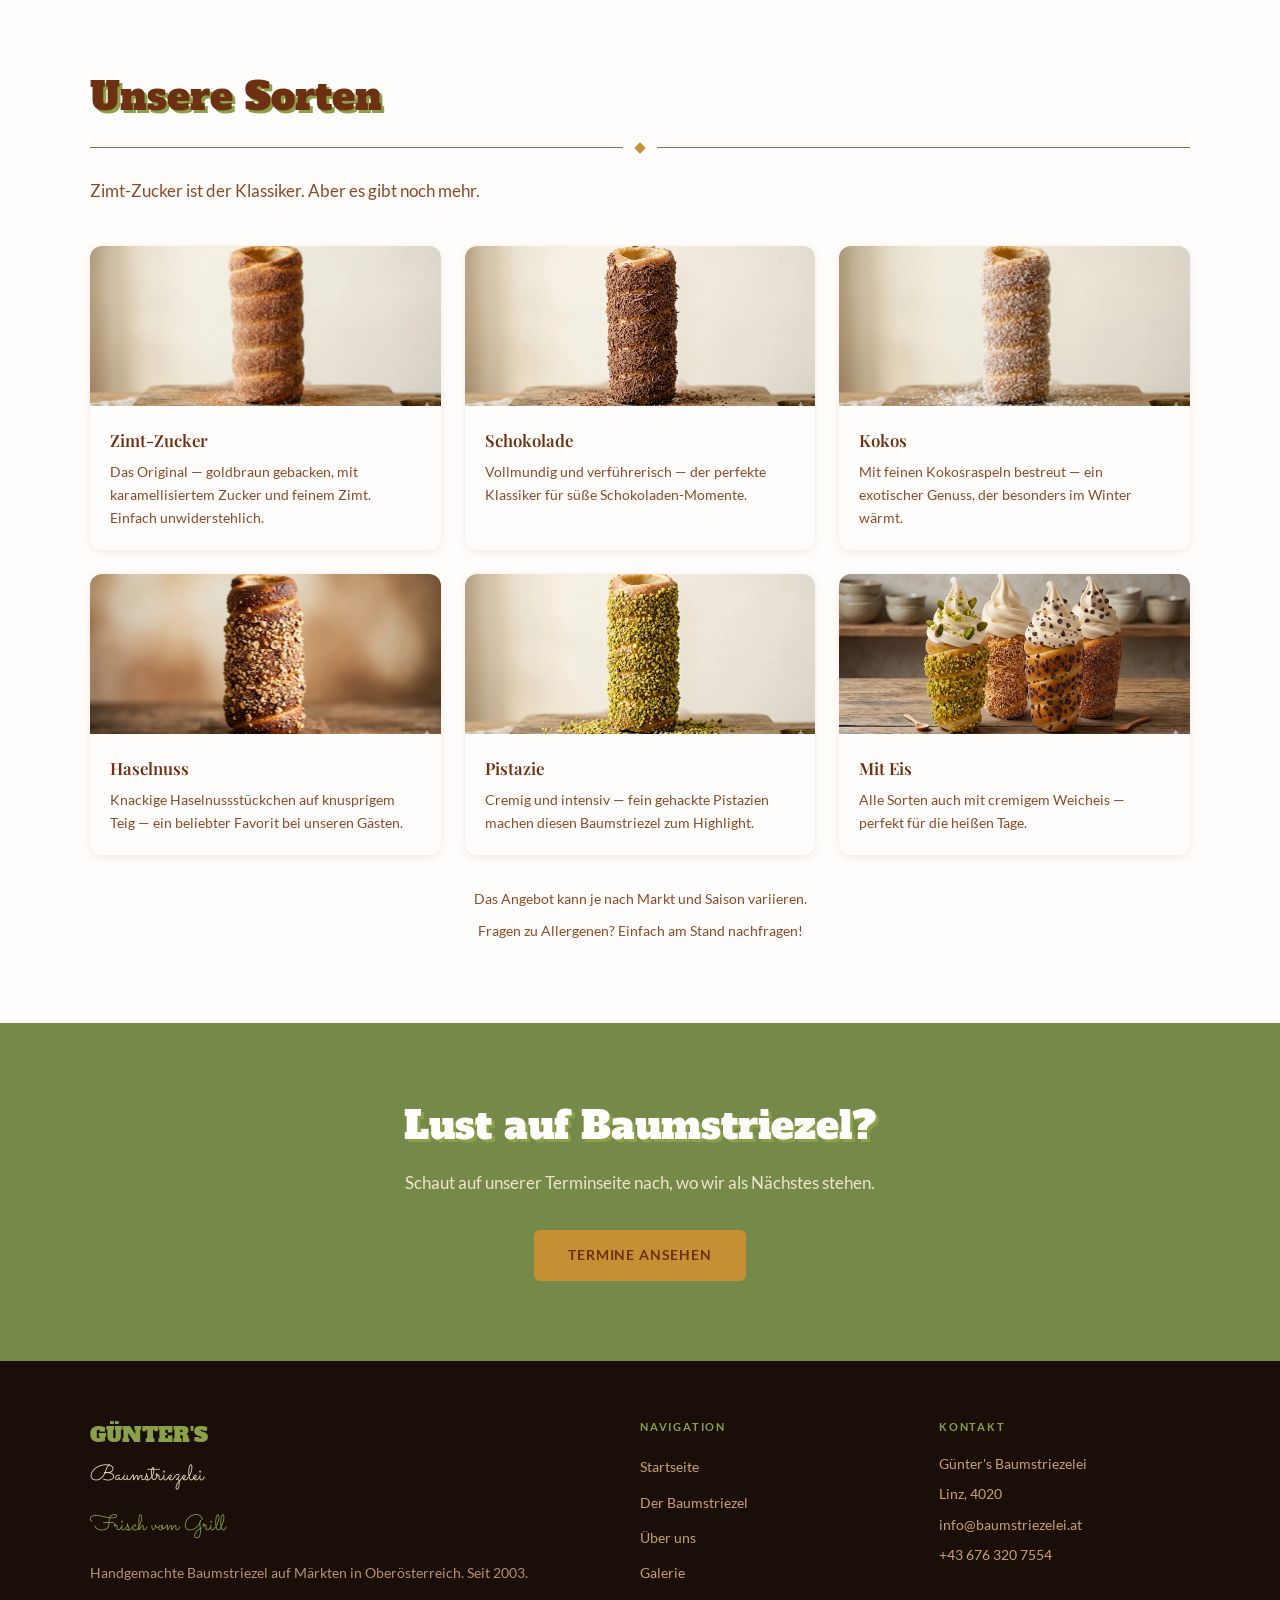
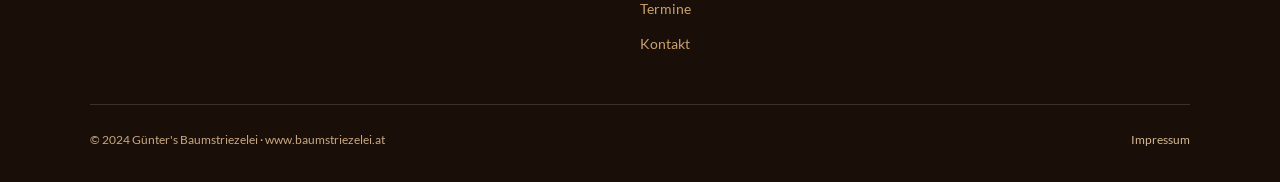
==== commit 24e32d8d: "Texte natürlicher, Termine aktualisiert, Streetfood entfernt - Streetfood Salzkammergut von allen Se" ====
--- a/baumstriezel.html
+++ b/baumstriezel.html
@@ -155,9 +155,9 @@
        ============================================================ -->
   <div class="page-hero">
     <p class="page-hero-breadcrumb"><a href="index.html">Startseite</a> › Der Baumstriezel</p>
-    <p class="section-label">Handgefertigt &amp; immer frisch</p>
+    <p class="section-label">Von der Form auf den Grill</p>
     <h1 class="section-title section-title--light" style="font-size: clamp(2rem, 4vw, 3.2rem);">Der Baumstriezel</h1>
-    <p class="section-lead section-lead--light" style="margin: 0 auto; text-align:center;">Eine traditionelle Spezialität mit langer Geschichte — bei uns täglich frisch gebacken.</p>
+    <p class="section-lead section-lead--light" style="margin: 0 auto; text-align:center;">Ein Gebäck aus Siebenbürgen, bei uns frisch am Stand gebacken.</p>
   </div>
   <!-- Holzbalken-Trennleiste -->
   <div class="wood-bar"></div>
@@ -168,17 +168,16 @@
        ============================================================ -->
   <section class="section section--white">
     <div class="container">
-      <p class="section-label">So wird's gemacht</p>
-      <h2 class="section-title">Herstellung</h2>
+      <h2 class="section-title">So wird's gemacht</h2>
       <div class="divider"><div class="divider-line"></div><div class="divider-diamond"></div><div class="divider-line"></div></div>
-      <p class="section-lead">Vom Teig bis zum knusprigen Gebäck — jeder Schritt passiert mit der Hand und mit Erfahrung.</p>
+      <p class="section-lead">Vier Schritte, alles von Hand.</p>
 
       <div class="steps-grid">
         <!-- Schritt 1 -->
         <div class="step-card">
           <div class="step-number">1</div>
           <p class="step-title">Der Hefeteig</p>
-          <p class="step-desc">Ein besonderer Hefeteig wird nach traditionellem Rezept hergestellt — weich, elastisch und aromatisch.</p>
+          <p class="step-desc">Ein Hefeteig nach traditionellem Rezept. Weich und elastisch muss er sein.</p>
         </div>
         <!-- Schritt 2 -->
         <div class="step-card">
@@ -190,7 +189,7 @@
         <div class="step-card">
           <div class="step-number">3</div>
           <p class="step-title">Am Grill</p>
-          <p class="step-desc">Die Baumstriezel werden langsam über dem Grill goldbraun gebacken — dabei entsteht der unverwechselbare Duft.</p>
+          <p class="step-desc">Langsam über dem Grill drehen, bis alles goldbraun ist. Den Duft riecht man schon von weitem.</p>
         </div>
         <!-- Schritt 4 -->
         <div class="step-card">
@@ -217,9 +216,9 @@
           <p class="section-label">Woher kommt es?</p>
           <h2 class="section-title">Geschichte &amp; Ursprung</h2>
           <div class="divider"><div class="divider-line"></div><div class="divider-diamond"></div><div class="divider-line"></div></div>
-          <p style="color: var(--ink-soft); line-height: 1.85; margin-bottom: 1.2rem;">Der Baumstriezel ist eine traditionelle siebenbürgische Spezialität, die ursprünglich nur zu großen Festen und besonderen Familienereignissen gebacken wurde. Wer das Rezept genau erfunden hat, ist nicht bekannt — sicher ist aber, dass der Ursprung in <strong>Siebenbürgen (Rumänien)</strong> liegt.</p>
-          <p style="color: var(--ink-soft); line-height: 1.85; margin-bottom: 1.2rem;">Bekannt wurde es unter anderem durch die Massenherstellung von Zucker in einer Zuckerfabrik, die 1881 erbaut wurde und das Gebäck für breitere Bevölkerungsschichten erschwinglich machte.</p>
-          <p style="color: var(--ink-soft); line-height: 1.85;">Heute ist der Baumstriezel unter verschiedenen Namen bekannt: <em>Kürtőskalács</em> (Ungarisch), <em>Colac Secuiesc</em> (Rumänisch), <em>Trdelník</em> (Tschechisch) oder <em>Chimney Cake</em> (Englisch). Er hat längst viele Länder und Kulturen erobert — auch in Österreich ist er zu Hause.</p>
+          <p style="color: var(--ink-soft); line-height: 1.85; margin-bottom: 1.2rem;">Der Baumstriezel kommt ursprünglich aus <strong>Siebenbürgen (Rumänien)</strong> und wurde dort nur zu besonderen Anlässen gebacken. Wer genau das Rezept erfunden hat, weiß niemand.</p>
+          <p style="color: var(--ink-soft); line-height: 1.85; margin-bottom: 1.2rem;">Richtig populär wurde das Gebäck erst, als Zucker erschwinglich wurde. Eine Zuckerfabrik von 1881 hat da viel beigetragen.</p>
+          <p style="color: var(--ink-soft); line-height: 1.85;">Je nach Land heißt er anders: <em>Kürtőskalács</em> in Ungarn, <em>Colac Secuiesc</em> in Rumänien, <em>Trdelník</em> in Tschechien oder <em>Chimney Cake</em> auf Englisch. Mittlerweile kennt man ihn in ganz Europa.</p>
         </div>
       </div>
     </div>
@@ -232,16 +231,15 @@
        ============================================================ -->
   <section class="section section--white">
     <div class="container">
-      <p class="section-label">Unsere Angebote</p>
       <h2 class="section-title">Unsere Sorten</h2>
       <div class="divider"><div class="divider-line"></div><div class="divider-diamond"></div><div class="divider-line"></div></div>
-      <p class="section-lead">Klassisch ist unschlagbar — aber wir bieten auch weitere Variationen an.</p>
+      <p class="section-lead">Zimt-Zucker ist der Klassiker. Aber es gibt noch mehr.</p>
 
       <div class="varieties-grid" id="sorten-grid"></div>
 
       <div style="margin-top:2rem; text-align:center;">
         <p style="font-size:0.88rem; color:var(--ink-soft); line-height:1.7; margin-bottom:0.5rem;">Das Angebot kann je nach Markt und Saison variieren.</p>
-        <p style="font-size:0.88rem; color:var(--ink-soft); line-height:1.7;">Allergene? Fragt uns einfach direkt am Stand — wir beraten euch gerne!</p>
+        <p style="font-size:0.88rem; color:var(--ink-soft); line-height:1.7;">Fragen zu Allergenen? Einfach am Stand nachfragen!</p>
       </div>
     </div>
   </section>
@@ -251,9 +249,8 @@
        ============================================================ -->
   <section class="section section--green" style="text-align:center;">
     <div class="container">
-      <p class="section-label">Jetzt vorbeikommen</p>
-      <h2 class="section-title section-title--light">Frisch probieren?</h2>
-      <p class="section-lead section-lead--light" style="margin: 0 auto 2rem;">Schau auf unserer Terminseite nach, wo wir als nächstes zu finden sind!</p>
+      <h2 class="section-title section-title--light">Lust auf Baumstriezel?</h2>
+      <p class="section-lead section-lead--light" style="margin: 0 auto 2rem;">Schaut auf unserer Terminseite nach, wo wir als Nächstes stehen.</p>
       <a href="termine.html" class="btn btn-primary">Termine ansehen</a>
     </div>
   </section>
@@ -271,8 +268,8 @@
       <div>
         <span class="footer-logo-main">GÜNTER'S</span>
         <span class="footer-logo-sub">Baumstriezelei</span>
-        <p class="footer-tagline">Süßes zum Verlieben</p>
-        <p class="footer-desc">Frisch gebackene Baumstriezel auf Märkten in ganz Oberösterreich. Seit über 20 Jahren mit Leidenschaft dabei.</p>
+        <p class="footer-tagline">Frisch vom Grill</p>
+        <p class="footer-desc">Handgemachte Baumstriezel auf Märkten in Oberösterreich. Seit 2003.</p>
       </div>
       <!-- Spalte 2: Navigationslinks -->
       <div>
